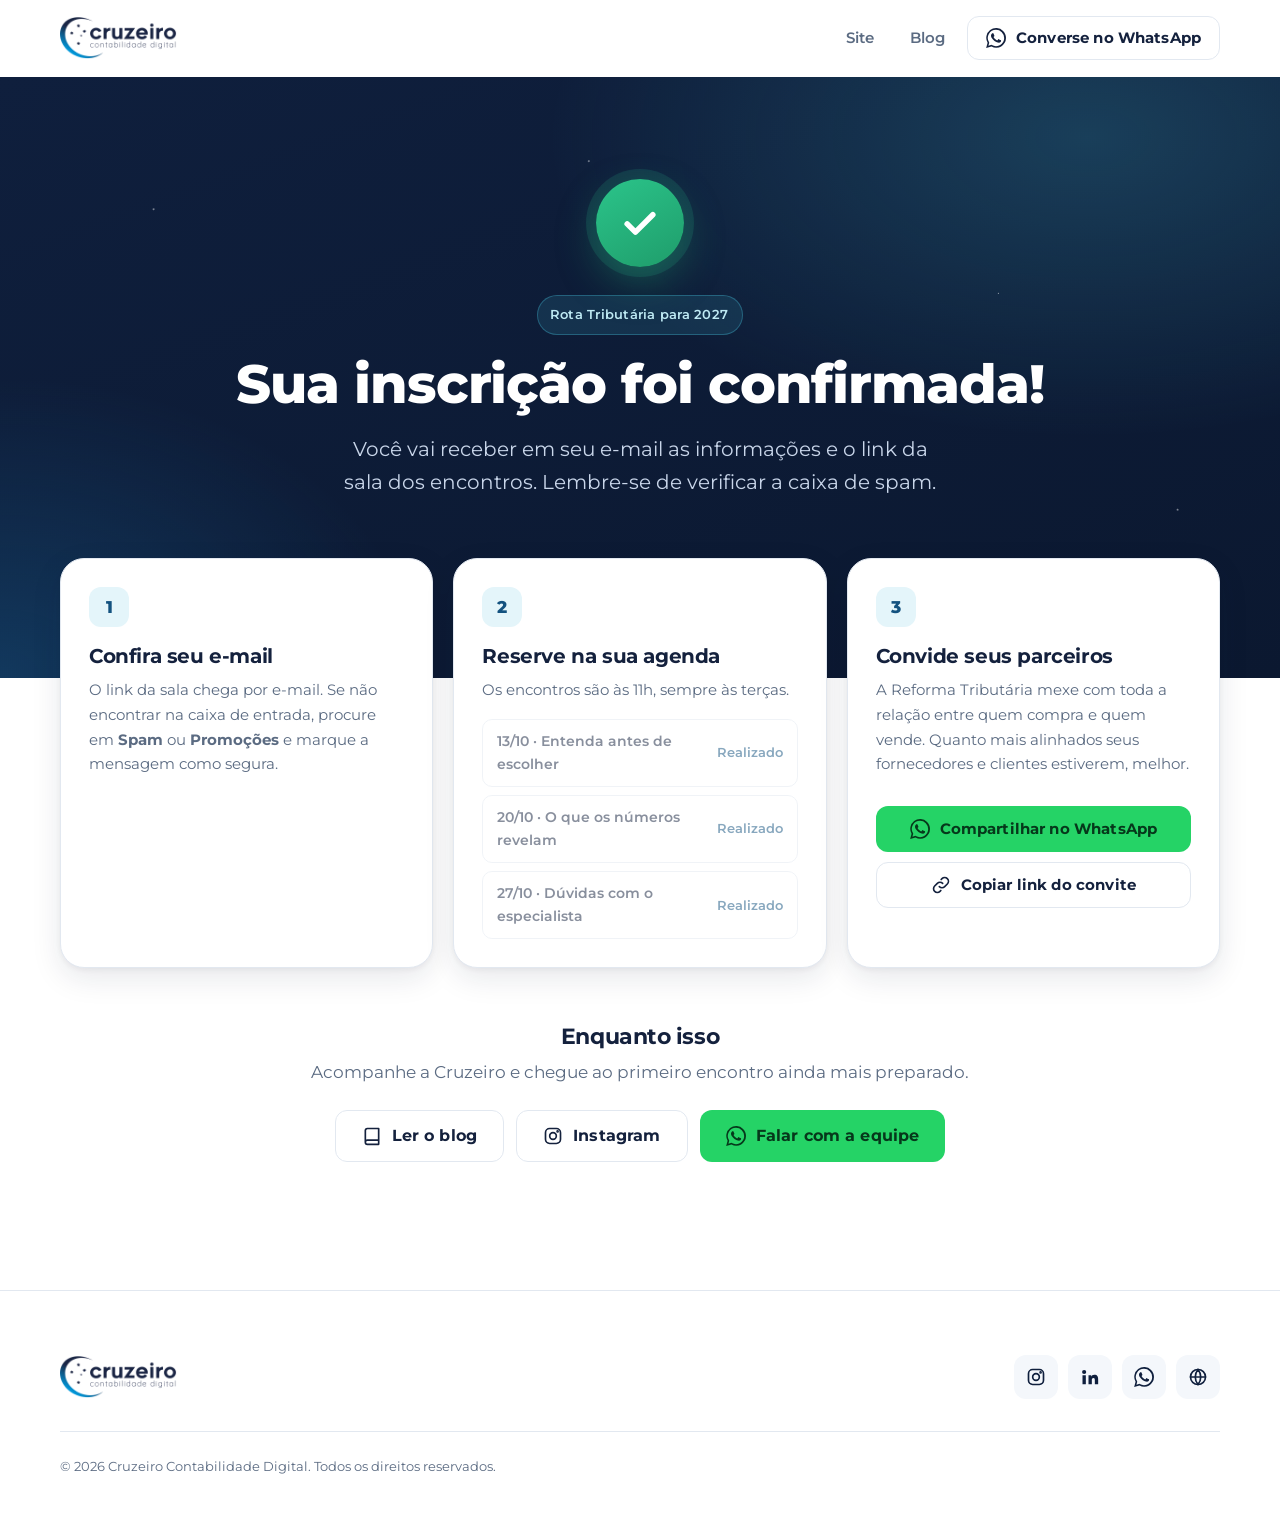
==== obrigado.html @ 9547fbb1 "Nova LP Rota Tributária e página de obrigado Co-Authored-By: Claude Opus 5.5 <noreply@anthropic.com>" ====
<!DOCTYPE html>
<html lang="pt-BR" class="no-js">
<head>
  <meta charset="UTF-8">
  <meta name="viewport" content="width=device-width, initial-scale=1">
  <title>Inscrição confirmada · Rota Tributária | Cruzeiro Contabilidade Digital</title>
  <meta name="robots" content="noindex, nofollow">
  <meta name="theme-color" content="#0f1f3d">

  <link rel="preconnect" href="https://fonts.googleapis.com">
  <link rel="preconnect" href="https://fonts.gstatic.com" crossorigin>
  <link href="https://fonts.googleapis.com/css2?family=Montserrat:wght@400;500;600;700;800&display=swap" rel="stylesheet">
  <link rel="stylesheet" href="assets/css/styles.css">

  <!-- Meta Pixel -->
  <script>
    !function(f,b,e,v,n,t,s){if(f.fbq)return;n=f.fbq=function(){n.callMethod?
    n.callMethod.apply(n,arguments):n.queue.push(arguments)};if(!f._fbq)f._fbq=n;
    n.push=n;n.loaded=!0;n.version="2.0";n.queue=[];t=b.createElement(e);t.async=!0;
    t.src=v;s=b.getElementsByTagName(e)[0];s.parentNode.insertBefore(t,s)}(window,
    document,"script","https://connect.facebook.net/en_US/fbevents.js");
    fbq("init", "1113165961095884");
    fbq("track", "PageView");
    // Sugestão: ativar o evento de conversão padrão (conferir antes se já existe
    // uma conversão personalizada baseada na URL desta página, para não contar em dobro).
    // fbq("track", "CompleteRegistration");
  </script>
  <noscript><img height="1" width="1" style="display:none" alt="" src="https://www.facebook.com/tr?id=1113165961095884&ev=PageView&noscript=1"></noscript>
</head>
<body>

  <svg width="0" height="0" style="position:absolute" aria-hidden="true">
    <symbol id="i-whats" viewBox="0 0 24 24" fill="currentColor"><path d="M17.5 14.4c-.3-.1-1.8-.9-2-1-.3-.1-.5-.1-.7.1-.2.3-.8 1-.9 1.2-.2.2-.3.2-.6.1-.3-.1-1.3-.5-2.4-1.5-.9-.8-1.5-1.8-1.7-2.1-.2-.3 0-.5.1-.6l.4-.5c.1-.2.2-.3.3-.5.1-.2 0-.4 0-.5l-.9-2.2c-.2-.6-.5-.5-.7-.5h-.6c-.2 0-.5.1-.8.4-.3.3-1 1-1 2.5s1.1 2.9 1.2 3.1c.1.2 2.1 3.2 5.1 4.5.7.3 1.3.5 1.7.6.7.2 1.4.2 1.9.1.6-.1 1.8-.7 2-1.4.2-.7.2-1.3.2-1.4-.1-.2-.3-.3-.6-.4zM12 21.8c-1.8 0-3.5-.5-5-1.4l-.4-.2-3.7 1 1-3.6-.2-.4A9.8 9.8 0 0 1 12 2.2a9.8 9.8 0 0 1 9.8 9.8c0 5.4-4.4 9.8-9.8 9.8zM20.5 3.5A11.8 11.8 0 0 0 1.9 17.7L.2 24l6.4-1.7A11.8 11.8 0 0 0 24 12c0-3.2-1.2-6.2-3.5-8.5z"/></symbol>
    <symbol id="i-link" viewBox="0 0 24 24" fill="none" stroke="currentColor" stroke-width="2" stroke-linecap="round" stroke-linejoin="round"><path d="M10 14a4.5 4.5 0 0 0 6.4 0l3.2-3.2a4.5 4.5 0 0 0-6.4-6.4l-1 1M14 10a4.5 4.5 0 0 0-6.4 0l-3.2 3.2a4.5 4.5 0 0 0 6.4 6.4l1-1"/></symbol>
    <symbol id="i-insta" viewBox="0 0 24 24" fill="none" stroke="currentColor" stroke-width="2" stroke-linecap="round" stroke-linejoin="round"><rect x="3" y="3" width="18" height="18" rx="5"/><circle cx="12" cy="12" r="4"/><circle cx="17.5" cy="6.5" r=".6" fill="currentColor"/></symbol>
    <symbol id="i-linkedin" viewBox="0 0 24 24" fill="currentColor"><path d="M4.98 3.5a2.5 2.5 0 1 1 0 5 2.5 2.5 0 0 1 0-5zM3 9.75h4v11H3v-11zm6.5 0h3.8v1.5h.1c.5-1 1.8-1.9 3.7-1.9 4 0 4.7 2.5 4.7 5.8v5.6h-4v-5c0-1.2 0-2.7-1.7-2.7s-1.9 1.3-1.9 2.6v5.1h-4v-11z"/></symbol>
    <symbol id="i-globe" viewBox="0 0 24 24" fill="none" stroke="currentColor" stroke-width="2" stroke-linecap="round" stroke-linejoin="round"><circle cx="12" cy="12" r="9"/><path d="M3 12h18M12 3a14 14 0 0 1 0 18M12 3a14 14 0 0 0 0 18"/></symbol>
    <symbol id="i-book" viewBox="0 0 24 24" fill="none" stroke="currentColor" stroke-width="2" stroke-linecap="round" stroke-linejoin="round"><path d="M4 19.5A2.5 2.5 0 0 1 6.5 17H20V3H6.5A2.5 2.5 0 0 0 4 5.5v14zM4 19.5A2.5 2.5 0 0 0 6.5 22H20v-5"/></symbol>
  </svg>

  <header class="site-header">
    <div class="container">
      <a class="logo" href="https://www.cruzeirocontabil.com.br/" aria-label="Cruzeiro Contabilidade Digital">
        <img src="assets/img/logo-cruzeiro.webp" alt="Cruzeiro Contabilidade Digital" width="500" height="188">
      </a>
      <nav class="nav" aria-label="Principal">
        <a href="https://www.cruzeirocontabil.com.br/" target="_blank" rel="noopener">Site</a>
        <a href="https://cruzeirocontabil.com.br/blog" target="_blank" rel="noopener">Blog</a>
        <a class="btn btn-ghost" href="https://wa.me/5551991170098" target="_blank" rel="noopener">
          <svg aria-hidden="true"><use href="#i-whats"/></svg>
          <span class="label-long">Converse no WhatsApp</span><span class="label-short">WhatsApp</span>
        </a>
      </nav>
    </div>
  </header>

  <main>
    <section class="hero thanks-hero">
      <div class="container">
        <div class="check-badge" aria-hidden="true">
          <svg viewBox="0 0 24 24" fill="none" stroke="currentColor" stroke-width="3" stroke-linecap="round" stroke-linejoin="round"><path d="M5 12.5l4.5 4.5L19 7.5"/></svg>
        </div>
        <span class="pill">Rota Tributária para 2027</span>
        <h1>Sua inscrição foi confirmada!</h1>
        <p class="lead">Você vai receber em seu e-mail as informações e o link da sala dos encontros. Lembre-se de verificar a caixa de spam.</p>
      </div>
    </section>

    <section class="thanks-body">
      <div class="container">
        <ol class="next-steps">
          <li>
            <span class="num">1</span>
            <h2>Confira seu e-mail</h2>
            <p>O link da sala chega por e-mail. Se não encontrar na caixa de entrada, procure em <strong>Spam</strong> ou <strong>Promoções</strong> e marque a mensagem como segura.</p>
          </li>
          <li>
            <span class="num">2</span>
            <h2>Reserve na sua agenda</h2>
            <p>Os encontros são às 11h, sempre às terças.</p>
            <ul class="cal-list">
              <li><a data-date="2026-10-13" target="_blank" rel="noopener" href="https://calendar.google.com/calendar/render?action=TEMPLATE&amp;text=Rota%20Tribut%C3%A1ria%20%C2%B7%20Encontro%201%3A%20Entenda%20antes%20de%20escolher&amp;dates=20261013T140000Z/20261013T150000Z&amp;details=Webinar%20online%20da%20Cruzeiro%20Contabilidade%20Digital.%20O%20link%20da%20sala%20chega%20por%20e-mail.">13/10 · Entenda antes de escolher <span>+ Agenda</span></a></li>
              <li><a data-date="2026-10-20" target="_blank" rel="noopener" href="https://calendar.google.com/calendar/render?action=TEMPLATE&amp;text=Rota%20Tribut%C3%A1ria%20%C2%B7%20Encontro%202%3A%20Veja%20o%20que%20os%20n%C3%BAmeros%20revelam&amp;dates=20261020T140000Z/20261020T150000Z&amp;details=Webinar%20online%20da%20Cruzeiro%20Contabilidade%20Digital.%20O%20link%20da%20sala%20chega%20por%20e-mail.">20/10 · O que os números revelam <span>+ Agenda</span></a></li>
              <li><a data-date="2026-10-27" target="_blank" rel="noopener" href="https://calendar.google.com/calendar/render?action=TEMPLATE&amp;text=Rota%20Tribut%C3%A1ria%20%C2%B7%20Encontro%203%3A%20Tire%20suas%20d%C3%BAvidas%20com%20o%20especialista&amp;dates=20261027T140000Z/20261027T150000Z&amp;details=Webinar%20online%20da%20Cruzeiro%20Contabilidade%20Digital.%20O%20link%20da%20sala%20chega%20por%20e-mail.">27/10 · Dúvidas com o especialista <span>+ Agenda</span></a></li>
            </ul>
          </li>
          <li>
            <span class="num">3</span>
            <h2>Convide seus parceiros</h2>
            <p>A Reforma Tributária mexe com toda a relação entre quem compra e quem vende. Quanto mais alinhados seus fornecedores e clientes estiverem, melhor.</p>
            <div class="actions">
              <a class="btn btn-whats" data-share="whatsapp" href="https://wa.me/" target="_blank" rel="noopener"><svg aria-hidden="true"><use href="#i-whats"/></svg>Compartilhar no WhatsApp</a>
              <button class="btn btn-ghost" type="button" data-share="copy"><svg aria-hidden="true"><use href="#i-link"/></svg>Copiar link do convite</button>
              <p class="copy-feedback" aria-live="polite"></p>
            </div>
          </li>
        </ol>

        <div class="meanwhile">
          <h2>Enquanto isso</h2>
          <p>Acompanhe a Cruzeiro e chegue ao primeiro encontro ainda mais preparado.</p>
          <div class="row">
            <a class="btn btn-ghost" href="https://cruzeirocontabil.com.br/blog" target="_blank" rel="noopener"><svg aria-hidden="true"><use href="#i-book"/></svg>Ler o blog</a>
            <a class="btn btn-ghost" href="https://www.instagram.com/cruzeiro.contabilidade.digital/" target="_blank" rel="noopener"><svg aria-hidden="true"><use href="#i-insta"/></svg>Instagram</a>
            <a class="btn btn-whats" href="https://wa.me/5551991170098" target="_blank" rel="noopener"><svg aria-hidden="true"><use href="#i-whats"/></svg>Falar com a equipe</a>
          </div>
        </div>
      </div>
    </section>
  </main>

  <footer class="site-footer" style="padding-bottom:40px">
    <div class="container">
      <div class="footer-top">
        <a class="logo" href="https://www.cruzeirocontabil.com.br/" aria-label="Cruzeiro Contabilidade Digital">
          <img src="assets/img/logo-cruzeiro.webp" alt="Cruzeiro Contabilidade Digital" width="500" height="188" loading="lazy">
        </a>
        <nav class="social" aria-label="Redes sociais">
          <a href="https://www.instagram.com/cruzeiro.contabilidade.digital/" target="_blank" rel="noopener" aria-label="Instagram"><svg><use href="#i-insta"/></svg></a>
          <a href="https://www.linkedin.com/company/cruzeiro-contabilidade-digital-caxias" target="_blank" rel="noopener" aria-label="LinkedIn"><svg><use href="#i-linkedin"/></svg></a>
          <a href="https://wa.me/5551991170098" target="_blank" rel="noopener" aria-label="WhatsApp"><svg><use href="#i-whats"/></svg></a>
          <a href="https://www.cruzeirocontabil.com.br/" target="_blank" rel="noopener" aria-label="Site"><svg><use href="#i-globe"/></svg></a>
        </nav>
      </div>
      <div class="legal">
        <p>© <span data-year>2026</span> Cruzeiro Contabilidade Digital. Todos os direitos reservados.</p>
      </div>
    </div>
  </footer>

  <script src="assets/js/main.js"></script>
</body>
</html>
---- assets/css/styles.css ----
/* Cruzeiro Contabilidade Digital — Rota Tributária */

:root {
  --navy-900: #0b1830;
  --navy-800: #0f1f3d;
  --navy-700: #16305a;
  --blue-600: #13527f;
  --blue-500: #1b6fa8;
  --sky-400: #44bad4;
  --sky-100: #e4f5fa;
  --ink: #14213d;
  --muted: #5b6b82;
  --line: #e2e8f0;
  --bg: #ffffff;
  --bg-soft: #f4f7fb;
  --success: #1f9d6b;

  --radius-sm: 10px;
  --radius: 16px;
  --radius-lg: 24px;
  --shadow-sm: 0 1px 2px rgba(15, 31, 61, .06), 0 2px 8px rgba(15, 31, 61, .05);
  --shadow: 0 10px 30px rgba(15, 31, 61, .10), 0 2px 6px rgba(15, 31, 61, .06);
  --shadow-lg: 0 30px 60px rgba(8, 20, 45, .28);

  --container: 1160px;
  --gutter: clamp(16px, 4vw, 32px);
  --section-y: clamp(72px, 10vw, 128px);

  --font: "Montserrat", system-ui, -apple-system, "Segoe UI", Roboto, sans-serif;
}

*, *::before, *::after { box-sizing: border-box; }

html { scroll-behavior: smooth; -webkit-text-size-adjust: 100%; }
@media (prefers-reduced-motion: reduce) {
  html { scroll-behavior: auto; }
  *, *::before, *::after { animation: none !important; transition: none !important; }
}

body {
  margin: 0;
  font-family: var(--font);
  font-size: 17px;
  line-height: 1.65;
  color: var(--ink);
  background: var(--bg);
  -webkit-font-smoothing: antialiased;
  text-rendering: optimizeLegibility;
}

img { max-width: 100%; height: auto; display: block; }
a { color: var(--blue-600); }
h1, h2, h3 { line-height: 1.15; letter-spacing: -0.02em; margin: 0; }
p { margin: 0; }

.container {
  width: 100%;
  max-width: calc(var(--container) + var(--gutter) * 2);
  margin: 0 auto;
  padding: 0 var(--gutter);
}

.sr-only {
  position: absolute; width: 1px; height: 1px; padding: 0; margin: -1px;
  overflow: hidden; clip: rect(0 0 0 0); white-space: nowrap; border: 0;
}

:focus-visible { outline: 3px solid var(--sky-400); outline-offset: 3px; border-radius: 6px; }

/* ---------- Eyebrow / labels ---------- */
.eyebrow {
  display: inline-flex; align-items: center; gap: 10px;
  font-size: 13px; font-weight: 700; letter-spacing: .12em; text-transform: uppercase;
  color: var(--blue-600);
}
.eyebrow::before {
  content: ""; width: 28px; height: 2px; border-radius: 2px; background: currentColor;
}

.pill {
  display: inline-flex; align-items: center; gap: 8px;
  padding: 8px 14px 8px 12px;
  border-radius: 999px;
  font-size: 13px; font-weight: 600; letter-spacing: .02em;
  background: rgba(68, 186, 212, .14);
  color: #bfeaf4;
  border: 1px solid rgba(68, 186, 212, .35);
}
.pill .dot {
  width: 8px; height: 8px; border-radius: 50%; background: #ff5a5f;
  box-shadow: 0 0 0 0 rgba(255, 90, 95, .6);
  animation: pulse 2s infinite;
}
@keyframes pulse {
  0% { box-shadow: 0 0 0 0 rgba(255, 90, 95, .55); }
  70% { box-shadow: 0 0 0 9px rgba(255, 90, 95, 0); }
  100% { box-shadow: 0 0 0 0 rgba(255, 90, 95, 0); }
}

/* ---------- Buttons ---------- */
.btn {
  display: inline-flex; align-items: center; justify-content: center; gap: 10px;
  min-height: 52px; padding: 14px 26px;
  border: 0; border-radius: 12px;
  font: 700 16px/1.2 var(--font); letter-spacing: .01em;
  text-decoration: none; cursor: pointer;
  transition: transform .15s ease, box-shadow .2s ease, background-color .2s ease, color .2s ease;
}
.btn:hover { transform: translateY(-1px); }
.btn:active { transform: translateY(0); }
.btn svg { width: 20px; height: 20px; flex: none; }

.btn-primary {
  background: linear-gradient(135deg, var(--blue-500), var(--blue-600));
  color: #fff;
  box-shadow: 0 8px 20px rgba(19, 82, 127, .32);
}
.btn-primary:hover { box-shadow: 0 12px 28px rgba(19, 82, 127, .42); }
.btn-primary:disabled { opacity: .7; cursor: progress; transform: none; }

.btn-light { background: #fff; color: var(--navy-800); box-shadow: var(--shadow-sm); }
.btn-ghost {
  background: transparent; color: var(--ink);
  border: 1.5px solid var(--line);
}
.btn-ghost:hover { border-color: var(--blue-600); color: var(--blue-600); }
.btn-whats { background: #25d366; color: #06381b; }
.btn-whats:hover { background: #1fc15b; }
.btn-block { width: 100%; }

/* ---------- Header ---------- */
.site-header {
  position: sticky; top: 0; z-index: 50;
  background: rgba(255, 255, 255, .92);
  backdrop-filter: saturate(1.4) blur(10px);
  -webkit-backdrop-filter: saturate(1.4) blur(10px);
  border-bottom: 1px solid transparent;
  transition: border-color .2s ease, box-shadow .2s ease;
}
.site-header.is-scrolled { border-bottom-color: var(--line); box-shadow: var(--shadow-sm); }
.site-header .container { display: flex; align-items: center; justify-content: space-between; height: 76px; gap: 16px; }
.site-header .logo img { height: 44px; width: auto; }

.nav { display: flex; align-items: center; gap: 8px; }
.nav a:not(.btn) {
  color: var(--muted); font-weight: 600; font-size: 15px; text-decoration: none;
  padding: 10px 14px; border-radius: 8px;
}
.nav a:not(.btn):hover { color: var(--ink); background: var(--bg-soft); }
.nav .btn { min-height: 44px; padding: 10px 18px; font-size: 15px; }
@media (max-width: 720px) {
  .nav a:not(.btn) { display: none; }
  .site-header .container { height: 64px; }
  .site-header .logo img { height: 36px; }
  .nav .btn { padding: 10px 14px; }
  .nav .btn .label-long { display: none; }
}
@media (min-width: 721px) { .nav .btn .label-short { display: none; } }

/* ---------- Hero ---------- */
.hero {
  position: relative; overflow: hidden;
  color: #fff;
  background:
    radial-gradient(900px 500px at 85% 10%, rgba(68, 186, 212, .22), transparent 60%),
    radial-gradient(700px 500px at 0% 100%, rgba(27, 111, 168, .35), transparent 60%),
    linear-gradient(160deg, var(--navy-800) 0%, var(--navy-900) 100%);
  padding: clamp(48px, 7vw, 96px) 0 clamp(64px, 8vw, 112px);
}
.hero::before { /* subtle star field, echoing the Cruzeiro do Sul in the logo */
  content: ""; position: absolute; inset: 0; pointer-events: none; opacity: .55;
  background-image:
    radial-gradient(1.5px 1.5px at 12% 22%, #fff, transparent),
    radial-gradient(1px 1px at 28% 68%, #fff, transparent),
    radial-gradient(1.5px 1.5px at 46% 14%, #fff, transparent),
    radial-gradient(1px 1px at 62% 82%, #fff, transparent),
    radial-gradient(1px 1px at 78% 36%, #fff, transparent),
    radial-gradient(1.5px 1.5px at 92% 72%, #fff, transparent),
    radial-gradient(1px 1px at 6% 88%, #fff, transparent),
    radial-gradient(1px 1px at 54% 48%, #fff, transparent);
}
.hero .container {
  position: relative;
  display: grid; grid-template-columns: 1.1fr .9fr; gap: clamp(32px, 6vw, 80px); align-items: center;
}
.hero h1 {
  font-size: clamp(36px, 5.4vw, 60px);
  font-weight: 800;
  margin: 22px 0 22px;
}
.hero h1 .accent {
  background: linear-gradient(90deg, #7fd6ea, var(--sky-400));
  -webkit-background-clip: text; background-clip: text; color: transparent;
}
.hero .lead { font-size: clamp(17px, 1.6vw, 20px); color: #c9d6ea; max-width: 34ch; }

.facts {
  list-style: none; padding: 0; margin: 32px 0 0;
  display: flex; flex-wrap: wrap; gap: 10px;
}
.facts li {
  display: inline-flex; align-items: center; gap: 10px;
  padding: 10px 16px; border-radius: 12px;
  background: rgba(255, 255, 255, .06);
  border: 1px solid rgba(255, 255, 255, .12);
  font-weight: 600; font-size: 15px; color: #fff;
}
.facts svg { width: 18px; height: 18px; color: var(--sky-400); flex: none; }

.host {
  display: flex; align-items: center; gap: 14px;
  margin-top: 36px; padding-top: 28px;
  border-top: 1px solid rgba(255, 255, 255, .12);
}
.host img {
  width: 56px; height: 56px; border-radius: 50%;
  border: 2px solid var(--sky-400);
}
.host strong { display: block; font-size: 16px; }
.host span { font-size: 14px; color: #9fb2cf; }

/* ---------- Form card ---------- */
.form-card {
  position: relative;
  background: #fff; color: var(--ink);
  border-radius: var(--radius-lg);
  padding: clamp(24px, 3.4vw, 40px);
  box-shadow: var(--shadow-lg);
  scroll-margin-top: 96px;
}
.form-card::before { /* brand accent bar */
  content: ""; position: absolute; left: 32px; right: 32px; top: -1px; height: 4px;
  border-radius: 0 0 4px 4px;
  background: linear-gradient(90deg, var(--blue-600), var(--sky-400));
}
.form-card h2 { font-size: 24px; font-weight: 800; }
.form-card .sub { color: var(--muted); font-size: 15px; margin: 8px 0 24px; }

.field { margin-bottom: 16px; }
.field label { display: block; font-size: 14px; font-weight: 600; margin-bottom: 6px; }
.field input[type="text"],
.field input[type="email"],
.field input[type="tel"] {
  width: 100%; height: 52px; padding: 0 16px;
  font: 500 16px var(--font); color: var(--ink);
  background: var(--bg-soft);
  border: 1.5px solid var(--line); border-radius: 12px;
  transition: border-color .15s ease, background-color .15s ease, box-shadow .15s ease;
}
.field input::placeholder { color: #9aa7b8; }
.field input:hover { border-color: #c9d3e0; }
.field input:focus {
  outline: none; background: #fff; border-color: var(--blue-500);
  box-shadow: 0 0 0 4px rgba(27, 111, 168, .14);
}
/* intl-tel-input (injected by Pipe.run) */
.field .iti { width: 100%; display: block; }

.check {
  display: flex; gap: 10px; align-items: flex-start;
  font-size: 14px; color: var(--muted); line-height: 1.5;
  margin: 6px 0 22px; cursor: pointer;
}
.check input {
  width: 20px; height: 20px; margin: 1px 0 0; flex: none;
  accent-color: var(--blue-600); cursor: pointer;
}
.form-note {
  display: flex; align-items: center; justify-content: center; gap: 8px;
  margin-top: 14px; font-size: 13px; color: var(--muted);
}
.form-note svg { width: 16px; height: 16px; color: var(--success); }

/* ---------- Sections ---------- */
.section { padding: var(--section-y) 0; }
.section-soft { background: var(--bg-soft); }
.section-head { max-width: 720px; margin-bottom: clamp(40px, 5vw, 64px); }
.section-head.center { margin-left: auto; margin-right: auto; text-align: center; }
.section-head.center .eyebrow::after {
  content: ""; width: 28px; height: 2px; border-radius: 2px; background: currentColor;
}
.section-head h2 { font-size: clamp(30px, 4vw, 44px); font-weight: 800; margin: 16px 0 18px; }
.section-head p { color: var(--muted); font-size: clamp(17px, 1.5vw, 19px); }

/* ---------- Timeline ---------- */
.timeline {
  list-style: none; margin: 0; padding: 0;
  display: grid; grid-template-columns: repeat(3, 1fr); gap: 24px;
  counter-reset: step;
}
.step {
  position: relative;
  display: flex; flex-direction: column;
  background: #fff;
  border: 1px solid var(--line);
  border-radius: var(--radius-lg);
  padding: 32px 28px;
  box-shadow: var(--shadow-sm);
  transition: transform .2s ease, box-shadow .2s ease, border-color .2s ease;
}
.step:hover { transform: translateY(-4px); box-shadow: var(--shadow); border-color: #d3dde9; }
.step-top { display: flex; align-items: center; gap: 16px; margin-bottom: 24px; padding-right: 120px; }
.step-top .badge { position: absolute; top: 20px; right: 20px; }
.step-date {
  display: flex; flex-direction: column; align-items: center; justify-content: center;
  width: 76px; height: 76px; border-radius: 18px;
  background: linear-gradient(150deg, var(--navy-700), var(--navy-800));
  color: #fff; line-height: 1;
}
.step-date b { font-size: 28px; font-weight: 800; }
.step-date small { font-size: 12px; font-weight: 700; letter-spacing: .12em; text-transform: uppercase; color: var(--sky-400); margin-top: 6px; }
.step-num { white-space: nowrap; font-size: 13px; font-weight: 700; color: var(--muted); letter-spacing: .08em; text-transform: uppercase; }
.step h3 { font-size: 21px; font-weight: 700; margin-bottom: 12px; }
.step p { color: var(--muted); font-size: 16px; }
.step-time {
  margin-top: auto; padding-top: 22px;
  display: flex; align-items: center; gap: 8px;
  font-size: 14px; font-weight: 600; color: var(--blue-600);
}
.step-time svg { width: 16px; height: 16px; }

.badge {
  display: inline-flex; align-items: center; gap: 6px;
  padding: 5px 10px; border-radius: 999px;
  font-size: 12px; font-weight: 700; letter-spacing: .02em;
}
.badge-next { background: var(--sky-100); color: var(--blue-600); }
.badge-done { background: #eef1f5; color: var(--muted); }
.step.is-next { border-color: var(--sky-400); box-shadow: 0 0 0 4px rgba(68, 186, 212, .14), var(--shadow); }
.step.is-done { opacity: .72; }
.step.is-done .step-date { background: #8796ac; }

.timeline-cta { display: flex; justify-content: center; margin-top: 48px; }

/* ---------- Speaker ---------- */
.speaker {
  position: relative; overflow: hidden;
  background: linear-gradient(160deg, var(--navy-800), var(--navy-900));
  color: #fff;
}
.speaker .container {
  display: grid; grid-template-columns: 1.1fr .9fr; gap: clamp(32px, 6vw, 80px); align-items: center;
}
.speaker-art { margin: 0 0 calc(var(--section-y) * -1); align-self: end; }
.speaker .eyebrow { color: var(--sky-400); }
.speaker h2 { font-size: clamp(30px, 4vw, 44px); font-weight: 800; margin: 16px 0 20px; }
.speaker p { color: #c9d6ea; font-size: 18px; }
.speaker p + p { margin-top: 16px; }
.topics { list-style: none; padding: 0; margin: 28px 0 0; display: flex; flex-wrap: wrap; gap: 10px; }
.topics li {
  padding: 8px 16px; border-radius: 999px;
  border: 1px solid rgba(68, 186, 212, .4); color: #dff4f9;
  font-size: 14px; font-weight: 600;
}

/* ---------- Invite ---------- */
.invite {
  display: grid; grid-template-columns: 1.15fr .85fr; gap: clamp(32px, 6vw, 72px); align-items: center;
}
.invite h2 { font-size: clamp(28px, 3.6vw, 40px); font-weight: 800; margin: 16px 0 20px; }
.invite p { color: var(--muted); font-size: 18px; }
.invite-card {
  background: #fff; border: 1px solid var(--line); border-radius: var(--radius-lg);
  padding: clamp(24px, 3vw, 36px); box-shadow: var(--shadow);
}
.invite-card .icon {
  width: 56px; height: 56px; border-radius: 16px; display: grid; place-items: center;
  background: var(--sky-100); color: var(--blue-600); margin-bottom: 20px;
}
.invite-card .icon svg { width: 28px; height: 28px; }
.invite-card h3 { font-size: 21px; font-weight: 700; margin-bottom: 10px; }
.invite-card p { font-size: 16px; margin-bottom: 24px; }
.invite-actions { display: grid; gap: 12px; }
.copy-feedback { font-size: 14px; color: var(--success); font-weight: 600; min-height: 1.4em; text-align: center; }

/* ---------- Final CTA ---------- */
.final-cta {
  position: relative; overflow: hidden;
  border-radius: var(--radius-lg);
  padding: clamp(40px, 6vw, 72px) clamp(24px, 5vw, 64px);
  background:
    radial-gradient(600px 300px at 100% 0%, rgba(68, 186, 212, .35), transparent 60%),
    linear-gradient(135deg, var(--blue-600), var(--navy-800));
  color: #fff;
  display: flex; align-items: center; justify-content: space-between; gap: 32px; flex-wrap: wrap;
}
.final-cta h2 { font-size: clamp(28px, 3.6vw, 40px); font-weight: 800; }
.final-cta p { color: #c9d6ea; margin-top: 10px; font-size: 18px; }

/* ---------- Footer ---------- */
.site-footer { padding: 64px 0 40px; border-top: 1px solid var(--line); }
.footer-top { display: flex; align-items: center; justify-content: space-between; gap: 24px; flex-wrap: wrap; }
.footer-top .logo img { height: 44px; width: auto; }
.social { display: flex; gap: 10px; }
.social a {
  width: 44px; height: 44px; border-radius: 12px; display: grid; place-items: center;
  background: var(--bg-soft); color: var(--navy-800);
  transition: background-color .15s ease, color .15s ease;
}
.social a:hover { background: var(--navy-800); color: #fff; }
.social svg { width: 20px; height: 20px; }
.legal { margin-top: 32px; padding-top: 24px; border-top: 1px solid var(--line); font-size: 13px; color: var(--muted); line-height: 1.6; }
.legal p + p { margin-top: 12px; }

/* ---------- Mobile sticky CTA ---------- */
.mobile-cta {
  position: fixed; left: 0; right: 0; bottom: 0; z-index: 60;
  padding: 12px 16px calc(12px + env(safe-area-inset-bottom));
  background: rgba(255, 255, 255, .96);
  border-top: 1px solid var(--line);
  box-shadow: 0 -8px 24px rgba(15, 31, 61, .08);
  transform: translateY(110%); transition: transform .25s ease;
  display: none;
}
.mobile-cta.is-visible { transform: translateY(0); }

/* ---------- Reveal on scroll ---------- */
.reveal { opacity: 0; transform: translateY(16px); transition: opacity .6s ease, transform .6s ease; }
.reveal.is-in { opacity: 1; transform: none; }
.no-js .reveal { opacity: 1; transform: none; }

/* ---------- Responsive ---------- */
@media (max-width: 960px) {
  .hero .container, .speaker .container, .invite { grid-template-columns: 1fr; }
  .hero .lead { max-width: none; }
  .timeline { grid-template-columns: 1fr; max-width: 560px; margin: 0 auto; }
  .speaker-art { order: 2; max-width: 560px; margin-left: auto; margin-right: auto; }
  .final-cta { flex-direction: column; align-items: flex-start; }
}
@media (max-width: 720px) {
  body { font-size: 16px; }
  .mobile-cta { display: block; }
  .site-footer { padding-bottom: 110px; }
  .facts li { font-size: 14px; padding: 9px 13px; }
}

/* ---------- Thank-you page ---------- */
.thanks-hero { padding: clamp(56px, 8vw, 104px) 0 clamp(120px, 14vw, 180px); text-align: center; }
.thanks-hero .container { display: block; }
.check-badge {
  width: 88px; height: 88px; margin: 0 auto 28px; border-radius: 50%;
  display: grid; place-items: center;
  background: linear-gradient(150deg, #2bc48a, var(--success));
  box-shadow: 0 0 0 10px rgba(43, 196, 138, .15), 0 16px 40px rgba(31, 157, 107, .4);
  animation: pop .5s cubic-bezier(.2, 1.4, .4, 1) both;
}
.check-badge svg { width: 44px; height: 44px; color: #fff; }
.check-badge path { stroke-dasharray: 30; stroke-dashoffset: 30; animation: draw .45s .35s ease forwards; }
@keyframes pop { from { transform: scale(.4); opacity: 0; } to { transform: scale(1); opacity: 1; } }
@keyframes draw { to { stroke-dashoffset: 0; } }
.thanks-hero h1 { font-size: clamp(34px, 5vw, 54px); font-weight: 800; margin: 18px 0 18px; }
.thanks-hero .lead { margin: 0 auto; max-width: 46ch; }

.thanks-body { margin-top: clamp(-120px, -10vw, -80px); position: relative; padding-bottom: var(--section-y); }
.next-steps {
  list-style: none; margin: 0; padding: 0;
  display: grid; grid-template-columns: repeat(3, 1fr); gap: 20px;
}
.next-steps > li {
  background: #fff; border: 1px solid var(--line); border-radius: var(--radius-lg);
  padding: 28px; box-shadow: var(--shadow);
  display: flex; flex-direction: column;
}
.next-steps .num {
  width: 40px; height: 40px; border-radius: 12px; display: grid; place-items: center;
  background: var(--sky-100); color: var(--blue-600); font-weight: 800; margin-bottom: 18px;
}
.next-steps h2 { font-size: 20px; font-weight: 700; margin-bottom: 10px; }
.next-steps p { color: var(--muted); font-size: 15px; }
.next-steps .actions { margin-top: auto; padding-top: 20px; display: grid; gap: 10px; }
.next-steps .btn { min-height: 46px; font-size: 15px; padding: 10px 16px; }

.cal-list { list-style: none; padding: 0; margin: 16px 0 0; display: grid; gap: 8px; }
.cal-list a {
  display: flex; align-items: center; justify-content: space-between; gap: 12px;
  padding: 10px 14px; border-radius: 10px;
  border: 1px solid var(--line); text-decoration: none; color: var(--ink);
  font-size: 14px; font-weight: 600;
  transition: border-color .15s ease, background-color .15s ease;
}
.cal-list a:hover { border-color: var(--blue-600); background: var(--sky-100); }
.cal-list a span { color: var(--blue-600); font-size: 13px; white-space: nowrap; }
.cal-list a.is-done { pointer-events: none; opacity: .5; }

.meanwhile {
  margin-top: 56px; text-align: center;
}
.meanwhile h2 { font-size: 22px; font-weight: 700; margin-bottom: 8px; }
.meanwhile p { color: var(--muted); margin-bottom: 24px; }
.meanwhile .row { display: flex; flex-wrap: wrap; justify-content: center; gap: 12px; }

@media (max-width: 960px) {
  .next-steps { grid-template-columns: 1fr; max-width: 560px; margin: 0 auto; }
}
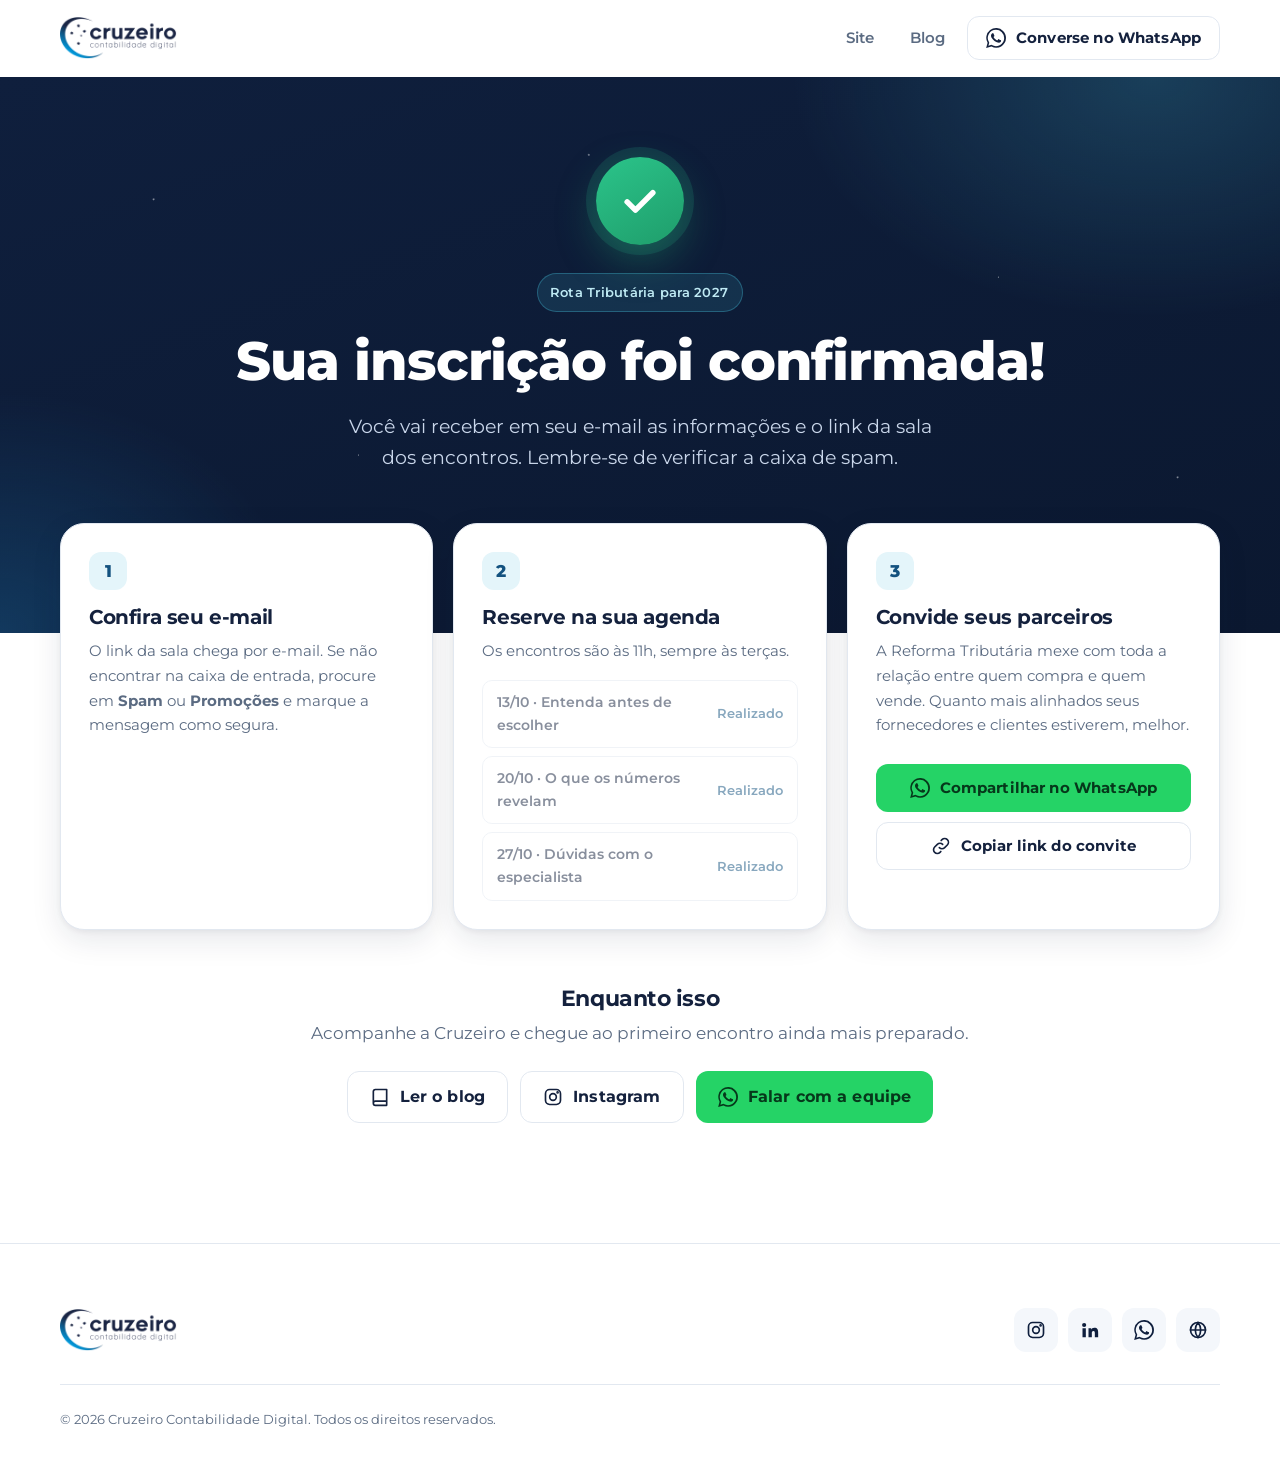
==== commit e1081f20: "Preparar GTM e eventos de WhatsApp e lead no dataLayer Co-Authored-By: Claude Opus 5.5 <noreply@anth" ====
--- a/obrigado.html
+++ b/obrigado.html
@@ -1,5 +1,5 @@
 <!DOCTYPE html>
-<html lang="pt-BR" class="no-js">
+<html lang="pt-BR" class="no-js" data-thank-you>
 <head>
   <meta charset="UTF-8">
   <meta name="viewport" content="width=device-width, initial-scale=1">
@@ -11,6 +11,9 @@
   <link rel="preconnect" href="https://fonts.gstatic.com" crossorigin>
   <link href="https://fonts.googleapis.com/css2?family=Montserrat:wght@400;500;600;700;800&display=swap" rel="stylesheet">
   <link rel="stylesheet" href="assets/css/styles.css">
+
+  <!-- Google Tag Manager + eventos (ID do contêiner em assets/js/tracking.js) -->
+  <script src="assets/js/tracking.js"></script>
 
   <!-- Meta Pixel -->
   <script>
@@ -28,6 +31,9 @@
   <noscript><img height="1" width="1" style="display:none" alt="" src="https://www.facebook.com/tr?id=1113165961095884&ev=PageView&noscript=1"></noscript>
 </head>
 <body>
+  <!-- Google Tag Manager (noscript) — descomente e troque GTM-XXXXXXX pelo ID do contêiner
+  <noscript><iframe src="https://www.googletagmanager.com/ns.html?id=GTM-XXXXXXX" height="0" width="0" style="display:none;visibility:hidden"></iframe></noscript>
+  -->
 
   <svg width="0" height="0" style="position:absolute" aria-hidden="true">
     <symbol id="i-whats" viewBox="0 0 24 24" fill="currentColor"><path d="M17.5 14.4c-.3-.1-1.8-.9-2-1-.3-.1-.5-.1-.7.1-.2.3-.8 1-.9 1.2-.2.2-.3.2-.6.1-.3-.1-1.3-.5-2.4-1.5-.9-.8-1.5-1.8-1.7-2.1-.2-.3 0-.5.1-.6l.4-.5c.1-.2.2-.3.3-.5.1-.2 0-.4 0-.5l-.9-2.2c-.2-.6-.5-.5-.7-.5h-.6c-.2 0-.5.1-.8.4-.3.3-1 1-1 2.5s1.1 2.9 1.2 3.1c.1.2 2.1 3.2 5.1 4.5.7.3 1.3.5 1.7.6.7.2 1.4.2 1.9.1.6-.1 1.8-.7 2-1.4.2-.7.2-1.3.2-1.4-.1-.2-.3-.3-.6-.4zM12 21.8c-1.8 0-3.5-.5-5-1.4l-.4-.2-3.7 1 1-3.6-.2-.4A9.8 9.8 0 0 1 12 2.2a9.8 9.8 0 0 1 9.8 9.8c0 5.4-4.4 9.8-9.8 9.8zM20.5 3.5A11.8 11.8 0 0 0 1.9 17.7L.2 24l6.4-1.7A11.8 11.8 0 0 0 24 12c0-3.2-1.2-6.2-3.5-8.5z"/></symbol>
@@ -46,7 +52,7 @@
       <nav class="nav" aria-label="Principal">
         <a href="https://www.cruzeirocontabil.com.br/" target="_blank" rel="noopener">Site</a>
         <a href="https://cruzeirocontabil.com.br/blog" target="_blank" rel="noopener">Blog</a>
-        <a class="btn btn-ghost" href="https://wa.me/5551991170098" target="_blank" rel="noopener">
+        <a class="btn btn-ghost" data-track-local="header" href="https://wa.me/5551991170098" target="_blank" rel="noopener">
           <svg aria-hidden="true"><use href="#i-whats"/></svg>
           <span class="label-long">Converse no WhatsApp</span><span class="label-short">WhatsApp</span>
         </a>
@@ -89,7 +95,7 @@
             <h2>Convide seus parceiros</h2>
             <p>A Reforma Tributária mexe com toda a relação entre quem compra e quem vende. Quanto mais alinhados seus fornecedores e clientes estiverem, melhor.</p>
             <div class="actions">
-              <a class="btn btn-whats" data-share="whatsapp" href="https://wa.me/" target="_blank" rel="noopener"><svg aria-hidden="true"><use href="#i-whats"/></svg>Compartilhar no WhatsApp</a>
+              <a class="btn btn-whats" data-share="whatsapp" data-track-local="obrigado_convite" href="https://wa.me/" target="_blank" rel="noopener"><svg aria-hidden="true"><use href="#i-whats"/></svg>Compartilhar no WhatsApp</a>
               <button class="btn btn-ghost" type="button" data-share="copy"><svg aria-hidden="true"><use href="#i-link"/></svg>Copiar link do convite</button>
               <p class="copy-feedback" aria-live="polite"></p>
             </div>
@@ -102,7 +108,7 @@
           <div class="row">
             <a class="btn btn-ghost" href="https://cruzeirocontabil.com.br/blog" target="_blank" rel="noopener"><svg aria-hidden="true"><use href="#i-book"/></svg>Ler o blog</a>
             <a class="btn btn-ghost" href="https://www.instagram.com/cruzeiro.contabilidade.digital/" target="_blank" rel="noopener"><svg aria-hidden="true"><use href="#i-insta"/></svg>Instagram</a>
-            <a class="btn btn-whats" href="https://wa.me/5551991170098" target="_blank" rel="noopener"><svg aria-hidden="true"><use href="#i-whats"/></svg>Falar com a equipe</a>
+            <a class="btn btn-whats" data-track-local="obrigado_falar_equipe" href="https://wa.me/5551991170098" target="_blank" rel="noopener"><svg aria-hidden="true"><use href="#i-whats"/></svg>Falar com a equipe</a>
           </div>
         </div>
       </div>
@@ -118,7 +124,7 @@
         <nav class="social" aria-label="Redes sociais">
           <a href="https://www.instagram.com/cruzeiro.contabilidade.digital/" target="_blank" rel="noopener" aria-label="Instagram"><svg><use href="#i-insta"/></svg></a>
           <a href="https://www.linkedin.com/company/cruzeiro-contabilidade-digital-caxias" target="_blank" rel="noopener" aria-label="LinkedIn"><svg><use href="#i-linkedin"/></svg></a>
-          <a href="https://wa.me/5551991170098" target="_blank" rel="noopener" aria-label="WhatsApp"><svg><use href="#i-whats"/></svg></a>
+          <a data-track-local="rodape" href="https://wa.me/5551991170098" target="_blank" rel="noopener" aria-label="WhatsApp"><svg><use href="#i-whats"/></svg></a>
           <a href="https://www.cruzeirocontabil.com.br/" target="_blank" rel="noopener" aria-label="Site"><svg><use href="#i-globe"/></svg></a>
         </nav>
       </div>
--- a/assets/css/styles.css
+++ b/assets/css/styles.css
@@ -1,4 +1,5 @@
-/* Cruzeiro Contabilidade Digital — Rota Tributária */
+/* Cruzeiro Contabilidade Digital — Rota Tributária
+   Mobile-first: os estilos base são para celular; tablet/desktop entram via min-width. */
 
 :root {
   --navy-900: #0b1830;
@@ -14,19 +15,29 @@
   --bg: #ffffff;
   --bg-soft: #f4f7fb;
   --success: #1f9d6b;
+  --danger: #d64550;
+  --danger-100: #fdecee;
 
   --radius-sm: 10px;
   --radius: 16px;
-  --radius-lg: 24px;
+  --radius-lg: 20px;
   --shadow-sm: 0 1px 2px rgba(15, 31, 61, .06), 0 2px 8px rgba(15, 31, 61, .05);
   --shadow: 0 10px 30px rgba(15, 31, 61, .10), 0 2px 6px rgba(15, 31, 61, .06);
-  --shadow-lg: 0 30px 60px rgba(8, 20, 45, .28);
+  --shadow-lg: 0 24px 48px rgba(8, 20, 45, .28);
 
   --container: 1160px;
-  --gutter: clamp(16px, 4vw, 32px);
-  --section-y: clamp(72px, 10vw, 128px);
+  --gutter: 20px;
+  --section-y: 64px;
+  --header-h: 64px;
 
   --font: "Montserrat", system-ui, -apple-system, "Segoe UI", Roboto, sans-serif;
+}
+
+@media (min-width: 768px) {
+  :root { --gutter: 32px; --section-y: 96px; --header-h: 76px; --radius-lg: 24px; }
+}
+@media (min-width: 1100px) {
+  :root { --section-y: 120px; }
 }
 
 *, *::before, *::after { box-sizing: border-box; }
@@ -40,13 +51,15 @@
 body {
   margin: 0;
   font-family: var(--font);
-  font-size: 17px;
+  font-size: 16px;
   line-height: 1.65;
   color: var(--ink);
   background: var(--bg);
   -webkit-font-smoothing: antialiased;
   text-rendering: optimizeLegibility;
-}
+  -webkit-tap-highlight-color: transparent;
+}
+@media (min-width: 768px) { body { font-size: 17px; } }
 
 img { max-width: 100%; height: auto; display: block; }
 a { color: var(--blue-600); }
@@ -70,25 +83,26 @@
 /* ---------- Eyebrow / labels ---------- */
 .eyebrow {
   display: inline-flex; align-items: center; gap: 10px;
-  font-size: 13px; font-weight: 700; letter-spacing: .12em; text-transform: uppercase;
+  font-size: 12px; font-weight: 700; letter-spacing: .12em; text-transform: uppercase;
   color: var(--blue-600);
 }
 .eyebrow::before {
-  content: ""; width: 28px; height: 2px; border-radius: 2px; background: currentColor;
-}
+  content: ""; width: 24px; height: 2px; border-radius: 2px; background: currentColor;
+}
+@media (min-width: 768px) { .eyebrow { font-size: 13px; } }
 
 .pill {
   display: inline-flex; align-items: center; gap: 8px;
-  padding: 8px 14px 8px 12px;
+  padding: 7px 12px 7px 10px;
   border-radius: 999px;
-  font-size: 13px; font-weight: 600; letter-spacing: .02em;
+  font-size: 12px; font-weight: 600; letter-spacing: .02em;
   background: rgba(68, 186, 212, .14);
   color: #bfeaf4;
   border: 1px solid rgba(68, 186, 212, .35);
 }
+@media (min-width: 768px) { .pill { font-size: 13px; padding: 8px 14px 8px 12px; } }
 .pill .dot {
   width: 8px; height: 8px; border-radius: 50%; background: #ff5a5f;
-  box-shadow: 0 0 0 0 rgba(255, 90, 95, .6);
   animation: pulse 2s infinite;
 }
 @keyframes pulse {
@@ -100,14 +114,15 @@
 /* ---------- Buttons ---------- */
 .btn {
   display: inline-flex; align-items: center; justify-content: center; gap: 10px;
-  min-height: 52px; padding: 14px 26px;
+  min-height: 52px; padding: 14px 22px;
   border: 0; border-radius: 12px;
   font: 700 16px/1.2 var(--font); letter-spacing: .01em;
-  text-decoration: none; cursor: pointer;
+  text-align: center; text-decoration: none; cursor: pointer;
+  touch-action: manipulation;
   transition: transform .15s ease, box-shadow .2s ease, background-color .2s ease, color .2s ease;
 }
-.btn:hover { transform: translateY(-1px); }
-.btn:active { transform: translateY(0); }
+.btn:active { transform: scale(.98); }
+@media (hover: hover) { .btn:hover { transform: translateY(-1px); } }
 .btn svg { width: 20px; height: 20px; flex: none; }
 
 .btn-primary {
@@ -119,10 +134,7 @@
 .btn-primary:disabled { opacity: .7; cursor: progress; transform: none; }
 
 .btn-light { background: #fff; color: var(--navy-800); box-shadow: var(--shadow-sm); }
-.btn-ghost {
-  background: transparent; color: var(--ink);
-  border: 1.5px solid var(--line);
-}
+.btn-ghost { background: transparent; color: var(--ink); border: 1.5px solid var(--line); }
 .btn-ghost:hover { border-color: var(--blue-600); color: var(--blue-600); }
 .btn-whats { background: #25d366; color: #06381b; }
 .btn-whats:hover { background: #1fc15b; }
@@ -131,43 +143,45 @@
 /* ---------- Header ---------- */
 .site-header {
   position: sticky; top: 0; z-index: 50;
-  background: rgba(255, 255, 255, .92);
+  background: rgba(255, 255, 255, .94);
   backdrop-filter: saturate(1.4) blur(10px);
   -webkit-backdrop-filter: saturate(1.4) blur(10px);
   border-bottom: 1px solid transparent;
   transition: border-color .2s ease, box-shadow .2s ease;
 }
 .site-header.is-scrolled { border-bottom-color: var(--line); box-shadow: var(--shadow-sm); }
-.site-header .container { display: flex; align-items: center; justify-content: space-between; height: 76px; gap: 16px; }
-.site-header .logo img { height: 44px; width: auto; }
+.site-header .container { display: flex; align-items: center; justify-content: space-between; height: var(--header-h); gap: 16px; }
+.site-header .logo img { height: 36px; width: auto; }
 
 .nav { display: flex; align-items: center; gap: 8px; }
-.nav a:not(.btn) {
-  color: var(--muted); font-weight: 600; font-size: 15px; text-decoration: none;
-  padding: 10px 14px; border-radius: 8px;
-}
-.nav a:not(.btn):hover { color: var(--ink); background: var(--bg-soft); }
-.nav .btn { min-height: 44px; padding: 10px 18px; font-size: 15px; }
-@media (max-width: 720px) {
-  .nav a:not(.btn) { display: none; }
-  .site-header .container { height: 64px; }
-  .site-header .logo img { height: 36px; }
-  .nav .btn { padding: 10px 14px; }
-  .nav .btn .label-long { display: none; }
-}
-@media (min-width: 721px) { .nav .btn .label-short { display: none; } }
+.nav a:not(.btn) { display: none; }
+.nav .btn { min-height: 44px; padding: 10px 14px; font-size: 15px; }
+.nav .btn .label-long { display: none; }
+
+@media (min-width: 768px) {
+  .site-header .logo img { height: 44px; }
+  .nav a:not(.btn) {
+    display: inline-block;
+    color: var(--muted); font-weight: 600; font-size: 15px; text-decoration: none;
+    padding: 10px 14px; border-radius: 8px;
+  }
+  .nav a:not(.btn):hover { color: var(--ink); background: var(--bg-soft); }
+  .nav .btn { padding: 10px 18px; }
+  .nav .btn .label-long { display: inline; }
+  .nav .btn .label-short { display: none; }
+}
 
 /* ---------- Hero ---------- */
 .hero {
   position: relative; overflow: hidden;
   color: #fff;
   background:
-    radial-gradient(900px 500px at 85% 10%, rgba(68, 186, 212, .22), transparent 60%),
-    radial-gradient(700px 500px at 0% 100%, rgba(27, 111, 168, .35), transparent 60%),
+    radial-gradient(600px 400px at 90% 0%, rgba(68, 186, 212, .22), transparent 60%),
+    radial-gradient(500px 400px at 0% 100%, rgba(27, 111, 168, .35), transparent 60%),
     linear-gradient(160deg, var(--navy-800) 0%, var(--navy-900) 100%);
-  padding: clamp(48px, 7vw, 96px) 0 clamp(64px, 8vw, 112px);
-}
-.hero::before { /* subtle star field, echoing the Cruzeiro do Sul in the logo */
+  padding: 32px 0 48px;
+}
+.hero::before { /* campo de estrelas discreto, ecoando o Cruzeiro do Sul do logo */
   content: ""; position: absolute; inset: 0; pointer-events: none; opacity: .55;
   background-image:
     radial-gradient(1.5px 1.5px at 12% 22%, #fff, transparent),
@@ -179,70 +193,109 @@
     radial-gradient(1px 1px at 6% 88%, #fff, transparent),
     radial-gradient(1px 1px at 54% 48%, #fff, transparent);
 }
+
+/* Mobile: título → formulário → detalhes. Desktop: texto à esquerda, formulário à direita. */
 .hero .container {
   position: relative;
-  display: grid; grid-template-columns: 1.1fr .9fr; gap: clamp(32px, 6vw, 80px); align-items: center;
-}
+  display: grid;
+  grid-template-columns: 1fr;
+  grid-template-areas: "intro" "form" "details";
+  gap: 28px;
+}
+.hero-intro { grid-area: intro; }
+.hero .form-card { grid-area: form; }
+.hero-details { grid-area: details; }
+
 .hero h1 {
-  font-size: clamp(36px, 5.4vw, 60px);
+  font-size: clamp(30px, 8.4vw, 40px);
   font-weight: 800;
-  margin: 22px 0 22px;
+  margin: 18px 0 16px;
+  text-wrap: balance;
 }
 .hero h1 .accent {
-  background: linear-gradient(90deg, #7fd6ea, var(--sky-400));
+  background: linear-gradient(90deg, #ff9aa0, #ff6b72);
   -webkit-background-clip: text; background-clip: text; color: transparent;
 }
-.hero .lead { font-size: clamp(17px, 1.6vw, 20px); color: #c9d6ea; max-width: 34ch; }
+.hero .lead { font-size: 16px; color: #c9d6ea; text-wrap: pretty; }
+.hero .lead strong { color: #fff; font-weight: 700; }
 
 .facts {
-  list-style: none; padding: 0; margin: 32px 0 0;
-  display: flex; flex-wrap: wrap; gap: 10px;
+  list-style: none; padding: 0; margin: 0;
+  display: grid; grid-template-columns: 1fr 1fr; gap: 8px;
 }
 .facts li {
-  display: inline-flex; align-items: center; gap: 10px;
-  padding: 10px 16px; border-radius: 12px;
+  display: flex; align-items: center; gap: 8px;
+  padding: 10px 12px; border-radius: 12px;
   background: rgba(255, 255, 255, .06);
   border: 1px solid rgba(255, 255, 255, .12);
-  font-weight: 600; font-size: 15px; color: #fff;
+  font-weight: 600; font-size: 14px; line-height: 1.3; color: #fff;
 }
 .facts svg { width: 18px; height: 18px; color: var(--sky-400); flex: none; }
 
 .host {
   display: flex; align-items: center; gap: 14px;
-  margin-top: 36px; padding-top: 28px;
+  margin-top: 20px; padding-top: 20px;
   border-top: 1px solid rgba(255, 255, 255, .12);
 }
-.host img {
-  width: 56px; height: 56px; border-radius: 50%;
-  border: 2px solid var(--sky-400);
-}
-.host strong { display: block; font-size: 16px; }
-.host span { font-size: 14px; color: #9fb2cf; }
+.host img { width: 52px; height: 52px; border-radius: 50%; border: 2px solid var(--sky-400); }
+.host strong { display: block; font-size: 15px; }
+.host span { font-size: 13px; color: #9fb2cf; }
+
+@media (min-width: 768px) {
+  .hero { padding: 64px 0 80px; }
+  .hero h1 { font-size: clamp(40px, 5vw, 56px); margin: 22px 0 20px; }
+  .hero .lead { font-size: 19px; }
+  .facts { display: flex; flex-wrap: wrap; gap: 10px; }
+  .facts li { padding: 10px 16px; font-size: 15px; }
+  .host { margin-top: 28px; padding-top: 28px; }
+  .host img { width: 56px; height: 56px; }
+  .host strong { font-size: 16px; }
+  .host span { font-size: 14px; }
+}
+@media (min-width: 1024px) {
+  .hero { padding: 88px 0 104px; }
+  .hero .container {
+    grid-template-columns: 1.1fr .9fr;
+    grid-template-areas: "intro form" "details form";
+    grid-template-rows: auto 1fr;
+    column-gap: clamp(48px, 6vw, 80px);
+    row-gap: 32px;
+    align-items: start;
+  }
+  .hero-intro { align-self: end; }
+  .hero .lead { max-width: 40ch; }
+}
 
 /* ---------- Form card ---------- */
 .form-card {
   position: relative;
   background: #fff; color: var(--ink);
   border-radius: var(--radius-lg);
-  padding: clamp(24px, 3.4vw, 40px);
+  padding: 24px 20px;
   box-shadow: var(--shadow-lg);
-  scroll-margin-top: 96px;
-}
-.form-card::before { /* brand accent bar */
-  content: ""; position: absolute; left: 32px; right: 32px; top: -1px; height: 4px;
+  scroll-margin-top: calc(var(--header-h) + 16px);
+}
+.form-card::before { /* barra de destaque da marca */
+  content: ""; position: absolute; left: 24px; right: 24px; top: 0; height: 4px;
   border-radius: 0 0 4px 4px;
   background: linear-gradient(90deg, var(--blue-600), var(--sky-400));
 }
-.form-card h2 { font-size: 24px; font-weight: 800; }
-.form-card .sub { color: var(--muted); font-size: 15px; margin: 8px 0 24px; }
-
-.field { margin-bottom: 16px; }
+.form-card h2 { font-size: 21px; font-weight: 800; }
+.form-card .sub { color: var(--muted); font-size: 14px; margin: 6px 0 20px; }
+@media (min-width: 768px) {
+  .form-card { padding: 36px; }
+  .form-card h2 { font-size: 24px; }
+  .form-card .sub { font-size: 15px; margin: 8px 0 24px; }
+}
+
+.field { margin-bottom: 14px; }
 .field label { display: block; font-size: 14px; font-weight: 600; margin-bottom: 6px; }
 .field input[type="text"],
 .field input[type="email"],
 .field input[type="tel"] {
   width: 100%; height: 52px; padding: 0 16px;
-  font: 500 16px var(--font); color: var(--ink);
+  font: 500 16px var(--font); /* 16px evita zoom automático no iOS */
+  color: var(--ink);
   background: var(--bg-soft);
   border: 1.5px solid var(--line); border-radius: 12px;
   transition: border-color .15s ease, background-color .15s ease, box-shadow .15s ease;
@@ -253,40 +306,86 @@
   outline: none; background: #fff; border-color: var(--blue-500);
   box-shadow: 0 0 0 4px rgba(27, 111, 168, .14);
 }
-/* intl-tel-input (injected by Pipe.run) */
+/* intl-tel-input (injetado pelo Pipe.run) */
 .field .iti { width: 100%; display: block; }
 
 .check {
   display: flex; gap: 10px; align-items: flex-start;
-  font-size: 14px; color: var(--muted); line-height: 1.5;
-  margin: 6px 0 22px; cursor: pointer;
+  font-size: 13px; color: var(--muted); line-height: 1.5;
+  margin: 4px 0 20px; cursor: pointer;
 }
 .check input {
-  width: 20px; height: 20px; margin: 1px 0 0; flex: none;
+  width: 22px; height: 22px; margin: 0; flex: none;
   accent-color: var(--blue-600); cursor: pointer;
 }
 .form-note {
   display: flex; align-items: center; justify-content: center; gap: 8px;
-  margin-top: 14px; font-size: 13px; color: var(--muted);
+  margin-top: 12px; font-size: 13px; color: var(--muted);
 }
 .form-note svg { width: 16px; height: 16px; color: var(--success); }
 
 /* ---------- Sections ---------- */
 .section { padding: var(--section-y) 0; }
 .section-soft { background: var(--bg-soft); }
-.section-head { max-width: 720px; margin-bottom: clamp(40px, 5vw, 64px); }
-.section-head.center { margin-left: auto; margin-right: auto; text-align: center; }
-.section-head.center .eyebrow::after {
-  content: ""; width: 28px; height: 2px; border-radius: 2px; background: currentColor;
-}
-.section-head h2 { font-size: clamp(30px, 4vw, 44px); font-weight: 800; margin: 16px 0 18px; }
-.section-head p { color: var(--muted); font-size: clamp(17px, 1.5vw, 19px); }
+.section-head { max-width: 720px; margin-bottom: 32px; }
+.section-head h2 { font-size: clamp(26px, 7vw, 34px); font-weight: 800; margin: 14px 0 14px; text-wrap: balance; }
+.section-head p { color: var(--muted); font-size: 16px; }
+@media (min-width: 768px) {
+  .section-head { margin-bottom: 56px; }
+  .section-head.center { margin-left: auto; margin-right: auto; text-align: center; }
+  .section-head.center .eyebrow::after {
+    content: ""; width: 24px; height: 2px; border-radius: 2px; background: currentColor;
+  }
+  .section-head h2 { font-size: clamp(32px, 4vw, 44px); margin: 16px 0 18px; }
+  .section-head p { font-size: 19px; }
+}
+
+/* ---------- Pain / o que está em jogo ---------- */
+.pains { list-style: none; margin: 0; padding: 0; display: grid; gap: 14px; }
+.pain {
+  display: flex; gap: 16px; align-items: flex-start;
+  background: #fff; border: 1px solid var(--line); border-radius: var(--radius);
+  padding: 20px; box-shadow: var(--shadow-sm);
+}
+.pain .icon {
+  width: 44px; height: 44px; border-radius: 12px; flex: none;
+  display: grid; place-items: center;
+  background: var(--danger-100); color: var(--danger);
+}
+.pain .icon svg { width: 22px; height: 22px; }
+.pain h3 { font-size: 17px; font-weight: 700; margin-bottom: 6px; }
+.pain p { color: var(--muted); font-size: 15px; }
+
+.pain-bridge {
+  margin-top: 28px; padding: 22px 20px;
+  border-radius: var(--radius);
+  background: linear-gradient(135deg, var(--navy-700), var(--navy-800));
+  color: #fff;
+  display: grid; gap: 16px;
+}
+.pain-bridge p { font-size: 17px; font-weight: 600; line-height: 1.45; }
+.pain-bridge p span { color: var(--sky-400); }
+
+@media (min-width: 768px) {
+  .pains { grid-template-columns: 1fr 1fr; gap: 20px; }
+  .pain { padding: 28px; flex-direction: column; gap: 18px; }
+  .pain .icon { width: 52px; height: 52px; border-radius: 14px; }
+  .pain h3 { font-size: 19px; }
+  .pain p { font-size: 16px; }
+  .pain-bridge {
+    margin-top: 40px; padding: 28px 36px;
+    grid-template-columns: 1fr auto; align-items: center; gap: 32px;
+  }
+  .pain-bridge p { font-size: 20px; }
+}
+@media (min-width: 1100px) {
+  .pains { grid-template-columns: repeat(4, 1fr); }
+}
 
 /* ---------- Timeline ---------- */
 .timeline {
   list-style: none; margin: 0; padding: 0;
-  display: grid; grid-template-columns: repeat(3, 1fr); gap: 24px;
-  counter-reset: step;
+  display: grid; grid-template-columns: 1fr; gap: 16px;
 }
 .step {
   position: relative;
@@ -294,26 +393,28 @@
   background: #fff;
   border: 1px solid var(--line);
   border-radius: var(--radius-lg);
-  padding: 32px 28px;
+  padding: 22px 20px;
   box-shadow: var(--shadow-sm);
   transition: transform .2s ease, box-shadow .2s ease, border-color .2s ease;
 }
-.step:hover { transform: translateY(-4px); box-shadow: var(--shadow); border-color: #d3dde9; }
-.step-top { display: flex; align-items: center; gap: 16px; margin-bottom: 24px; padding-right: 120px; }
-.step-top .badge { position: absolute; top: 20px; right: 20px; }
+@media (hover: hover) {
+  .step:hover { transform: translateY(-4px); box-shadow: var(--shadow); border-color: #d3dde9; }
+}
+.step-top { display: flex; align-items: center; gap: 14px; margin-bottom: 18px; padding-right: 110px; }
+.step-top .badge { position: absolute; top: 16px; right: 16px; }
 .step-date {
   display: flex; flex-direction: column; align-items: center; justify-content: center;
-  width: 76px; height: 76px; border-radius: 18px;
+  width: 64px; height: 64px; border-radius: 16px; flex: none;
   background: linear-gradient(150deg, var(--navy-700), var(--navy-800));
   color: #fff; line-height: 1;
 }
-.step-date b { font-size: 28px; font-weight: 800; }
-.step-date small { font-size: 12px; font-weight: 700; letter-spacing: .12em; text-transform: uppercase; color: var(--sky-400); margin-top: 6px; }
-.step-num { white-space: nowrap; font-size: 13px; font-weight: 700; color: var(--muted); letter-spacing: .08em; text-transform: uppercase; }
-.step h3 { font-size: 21px; font-weight: 700; margin-bottom: 12px; }
-.step p { color: var(--muted); font-size: 16px; }
+.step-date b { font-size: 24px; font-weight: 800; }
+.step-date small { font-size: 11px; font-weight: 700; letter-spacing: .12em; text-transform: uppercase; color: var(--sky-400); margin-top: 5px; }
+.step-num { white-space: nowrap; font-size: 12px; font-weight: 700; color: var(--muted); letter-spacing: .08em; text-transform: uppercase; }
+.step h3 { font-size: 19px; font-weight: 700; margin-bottom: 10px; }
+.step p { color: var(--muted); font-size: 15px; }
 .step-time {
-  margin-top: auto; padding-top: 22px;
+  margin-top: auto; padding-top: 18px;
   display: flex; align-items: center; gap: 8px;
   font-size: 14px; font-weight: 600; color: var(--blue-600);
 }
@@ -330,67 +431,113 @@
 .step.is-done { opacity: .72; }
 .step.is-done .step-date { background: #8796ac; }
 
-.timeline-cta { display: flex; justify-content: center; margin-top: 48px; }
+.timeline-cta { display: flex; justify-content: center; margin-top: 32px; }
+.timeline-cta .btn { width: 100%; }
+
+@media (min-width: 768px) {
+  .timeline { max-width: 600px; margin: 0 auto; gap: 20px; }
+  .step { padding: 32px 28px; }
+  .step-top { gap: 16px; margin-bottom: 24px; padding-right: 120px; }
+  .step-top .badge { top: 20px; right: 20px; }
+  .step-date { width: 76px; height: 76px; border-radius: 18px; }
+  .step-date b { font-size: 28px; }
+  .step-date small { font-size: 12px; margin-top: 6px; }
+  .step-num { font-size: 13px; }
+  .step h3 { font-size: 21px; margin-bottom: 12px; }
+  .step p { font-size: 16px; }
+  .step-time { padding-top: 22px; }
+  .timeline-cta { margin-top: 48px; }
+  .timeline-cta .btn { width: auto; }
+}
+@media (min-width: 1024px) {
+  .timeline { grid-template-columns: repeat(3, 1fr); max-width: none; gap: 24px; }
+}
 
 /* ---------- Speaker ---------- */
 .speaker {
   position: relative; overflow: hidden;
   background: linear-gradient(160deg, var(--navy-800), var(--navy-900));
   color: #fff;
-}
-.speaker .container {
-  display: grid; grid-template-columns: 1.1fr .9fr; gap: clamp(32px, 6vw, 80px); align-items: center;
-}
-.speaker-art { margin: 0 0 calc(var(--section-y) * -1); align-self: end; }
+  padding-bottom: 0;
+}
+.speaker .container { display: grid; grid-template-columns: 1fr; gap: 32px; }
+.speaker-art { margin: 0; order: 2; }
 .speaker .eyebrow { color: var(--sky-400); }
-.speaker h2 { font-size: clamp(30px, 4vw, 44px); font-weight: 800; margin: 16px 0 20px; }
-.speaker p { color: #c9d6ea; font-size: 18px; }
-.speaker p + p { margin-top: 16px; }
-.topics { list-style: none; padding: 0; margin: 28px 0 0; display: flex; flex-wrap: wrap; gap: 10px; }
+.speaker h2 { font-size: clamp(26px, 7vw, 34px); font-weight: 800; margin: 14px 0 16px; }
+.speaker p { color: #c9d6ea; font-size: 16px; }
+.speaker p + p { margin-top: 14px; }
+.topics { list-style: none; padding: 0; margin: 22px 0 0; display: flex; flex-wrap: wrap; gap: 8px; }
 .topics li {
-  padding: 8px 16px; border-radius: 999px;
+  padding: 7px 14px; border-radius: 999px;
   border: 1px solid rgba(68, 186, 212, .4); color: #dff4f9;
-  font-size: 14px; font-weight: 600;
+  font-size: 13px; font-weight: 600;
+}
+@media (min-width: 768px) {
+  .speaker-art { max-width: 600px; margin: 0 auto; }
+  .speaker h2 { font-size: clamp(32px, 4vw, 44px); margin: 16px 0 20px; }
+  .speaker p { font-size: 18px; }
+  .topics li { font-size: 14px; padding: 8px 16px; }
+}
+@media (min-width: 1024px) {
+  .speaker { padding-bottom: 0; }
+  .speaker .container { grid-template-columns: 1.1fr .9fr; gap: clamp(48px, 6vw, 80px); align-items: center; }
+  .speaker-art { order: 0; max-width: none; align-self: end; }
+  .speaker .speaker-copy { padding-bottom: var(--section-y); }
 }
 
 /* ---------- Invite ---------- */
-.invite {
-  display: grid; grid-template-columns: 1.15fr .85fr; gap: clamp(32px, 6vw, 72px); align-items: center;
-}
-.invite h2 { font-size: clamp(28px, 3.6vw, 40px); font-weight: 800; margin: 16px 0 20px; }
-.invite p { color: var(--muted); font-size: 18px; }
+.invite { display: grid; grid-template-columns: 1fr; gap: 28px; }
+.invite h2 { font-size: clamp(26px, 7vw, 32px); font-weight: 800; margin: 14px 0 14px; text-wrap: balance; }
+.invite p { color: var(--muted); font-size: 16px; }
 .invite-card {
   background: #fff; border: 1px solid var(--line); border-radius: var(--radius-lg);
-  padding: clamp(24px, 3vw, 36px); box-shadow: var(--shadow);
+  padding: 24px 20px; box-shadow: var(--shadow);
 }
 .invite-card .icon {
-  width: 56px; height: 56px; border-radius: 16px; display: grid; place-items: center;
-  background: var(--sky-100); color: var(--blue-600); margin-bottom: 20px;
-}
-.invite-card .icon svg { width: 28px; height: 28px; }
-.invite-card h3 { font-size: 21px; font-weight: 700; margin-bottom: 10px; }
-.invite-card p { font-size: 16px; margin-bottom: 24px; }
-.invite-actions { display: grid; gap: 12px; }
+  width: 52px; height: 52px; border-radius: 14px; display: grid; place-items: center;
+  background: var(--sky-100); color: var(--blue-600); margin-bottom: 18px;
+}
+.invite-card .icon svg { width: 26px; height: 26px; }
+.invite-card h3 { font-size: 19px; font-weight: 700; margin-bottom: 10px; }
+.invite-card p { font-size: 15px; margin-bottom: 20px; }
+.invite-actions { display: grid; gap: 10px; }
 .copy-feedback { font-size: 14px; color: var(--success); font-weight: 600; min-height: 1.4em; text-align: center; }
+@media (min-width: 768px) {
+  .invite h2 { font-size: clamp(30px, 3.6vw, 40px); margin: 16px 0 20px; }
+  .invite p { font-size: 18px; }
+  .invite-card { padding: 36px; }
+  .invite-card h3 { font-size: 21px; }
+  .invite-card p { font-size: 16px; margin-bottom: 24px; }
+}
+@media (min-width: 1024px) {
+  .invite { grid-template-columns: 1.15fr .85fr; gap: clamp(48px, 6vw, 72px); align-items: center; }
+}
 
 /* ---------- Final CTA ---------- */
 .final-cta {
   position: relative; overflow: hidden;
   border-radius: var(--radius-lg);
-  padding: clamp(40px, 6vw, 72px) clamp(24px, 5vw, 64px);
+  padding: 32px 22px;
   background:
-    radial-gradient(600px 300px at 100% 0%, rgba(68, 186, 212, .35), transparent 60%),
+    radial-gradient(400px 260px at 100% 0%, rgba(68, 186, 212, .35), transparent 60%),
     linear-gradient(135deg, var(--blue-600), var(--navy-800));
   color: #fff;
-  display: flex; align-items: center; justify-content: space-between; gap: 32px; flex-wrap: wrap;
-}
-.final-cta h2 { font-size: clamp(28px, 3.6vw, 40px); font-weight: 800; }
-.final-cta p { color: #c9d6ea; margin-top: 10px; font-size: 18px; }
+  display: flex; flex-direction: column; gap: 22px;
+}
+.final-cta h2 { font-size: clamp(24px, 6.6vw, 30px); font-weight: 800; text-wrap: balance; }
+.final-cta p { color: #c9d6ea; margin-top: 10px; font-size: 16px; }
+.final-cta .btn { width: 100%; }
+@media (min-width: 768px) {
+  .final-cta { padding: 56px; flex-direction: row; align-items: center; justify-content: space-between; gap: 32px; }
+  .final-cta h2 { font-size: clamp(30px, 3.6vw, 40px); }
+  .final-cta p { font-size: 18px; }
+  .final-cta .btn { width: auto; flex: none; }
+}
 
 /* ---------- Footer ---------- */
-.site-footer { padding: 64px 0 40px; border-top: 1px solid var(--line); }
-.footer-top { display: flex; align-items: center; justify-content: space-between; gap: 24px; flex-wrap: wrap; }
-.footer-top .logo img { height: 44px; width: auto; }
+.site-footer { padding: 48px 0 112px; border-top: 1px solid var(--line); } /* espaço para o CTA fixo do mobile */
+.footer-top { display: flex; align-items: center; justify-content: space-between; gap: 20px; flex-wrap: wrap; }
+.footer-top .logo img { height: 40px; width: auto; }
 .social { display: flex; gap: 10px; }
 .social a {
   width: 44px; height: 44px; border-radius: 12px; display: grid; place-items: center;
@@ -399,10 +546,15 @@
 }
 .social a:hover { background: var(--navy-800); color: #fff; }
 .social svg { width: 20px; height: 20px; }
-.legal { margin-top: 32px; padding-top: 24px; border-top: 1px solid var(--line); font-size: 13px; color: var(--muted); line-height: 1.6; }
+.legal { margin-top: 28px; padding-top: 22px; border-top: 1px solid var(--line); font-size: 12px; color: var(--muted); line-height: 1.6; }
 .legal p + p { margin-top: 12px; }
-
-/* ---------- Mobile sticky CTA ---------- */
+@media (min-width: 768px) {
+  .site-footer { padding: 64px 0 40px; }
+  .footer-top .logo img { height: 44px; }
+  .legal { margin-top: 32px; padding-top: 24px; font-size: 13px; }
+}
+
+/* ---------- CTA fixo (só mobile) ---------- */
 .mobile-cta {
   position: fixed; left: 0; right: 0; bottom: 0; z-index: 60;
   padding: 12px 16px calc(12px + env(safe-area-inset-bottom));
@@ -410,70 +562,52 @@
   border-top: 1px solid var(--line);
   box-shadow: 0 -8px 24px rgba(15, 31, 61, .08);
   transform: translateY(110%); transition: transform .25s ease;
-  display: none;
 }
 .mobile-cta.is-visible { transform: translateY(0); }
+@media (min-width: 768px) { .mobile-cta { display: none; } }
 
 /* ---------- Reveal on scroll ---------- */
 .reveal { opacity: 0; transform: translateY(16px); transition: opacity .6s ease, transform .6s ease; }
 .reveal.is-in { opacity: 1; transform: none; }
 .no-js .reveal { opacity: 1; transform: none; }
 
-/* ---------- Responsive ---------- */
-@media (max-width: 960px) {
-  .hero .container, .speaker .container, .invite { grid-template-columns: 1fr; }
-  .hero .lead { max-width: none; }
-  .timeline { grid-template-columns: 1fr; max-width: 560px; margin: 0 auto; }
-  .speaker-art { order: 2; max-width: 560px; margin-left: auto; margin-right: auto; }
-  .final-cta { flex-direction: column; align-items: flex-start; }
-}
-@media (max-width: 720px) {
-  body { font-size: 16px; }
-  .mobile-cta { display: block; }
-  .site-footer { padding-bottom: 110px; }
-  .facts li { font-size: 14px; padding: 9px 13px; }
-}
-
 /* ---------- Thank-you page ---------- */
-.thanks-hero { padding: clamp(56px, 8vw, 104px) 0 clamp(120px, 14vw, 180px); text-align: center; }
+.thanks-hero { padding: 48px 0 112px; text-align: center; }
 .thanks-hero .container { display: block; }
 .check-badge {
-  width: 88px; height: 88px; margin: 0 auto 28px; border-radius: 50%;
+  width: 76px; height: 76px; margin: 0 auto 24px; border-radius: 50%;
   display: grid; place-items: center;
   background: linear-gradient(150deg, #2bc48a, var(--success));
   box-shadow: 0 0 0 10px rgba(43, 196, 138, .15), 0 16px 40px rgba(31, 157, 107, .4);
   animation: pop .5s cubic-bezier(.2, 1.4, .4, 1) both;
 }
-.check-badge svg { width: 44px; height: 44px; color: #fff; }
+.check-badge svg { width: 38px; height: 38px; color: #fff; }
 .check-badge path { stroke-dasharray: 30; stroke-dashoffset: 30; animation: draw .45s .35s ease forwards; }
 @keyframes pop { from { transform: scale(.4); opacity: 0; } to { transform: scale(1); opacity: 1; } }
 @keyframes draw { to { stroke-dashoffset: 0; } }
-.thanks-hero h1 { font-size: clamp(34px, 5vw, 54px); font-weight: 800; margin: 18px 0 18px; }
+.thanks-hero h1 { font-size: clamp(28px, 8vw, 36px); font-weight: 800; margin: 16px 0 14px; text-wrap: balance; }
 .thanks-hero .lead { margin: 0 auto; max-width: 46ch; }
 
-.thanks-body { margin-top: clamp(-120px, -10vw, -80px); position: relative; padding-bottom: var(--section-y); }
-.next-steps {
-  list-style: none; margin: 0; padding: 0;
-  display: grid; grid-template-columns: repeat(3, 1fr); gap: 20px;
-}
+.thanks-body { margin-top: -80px; position: relative; padding-bottom: var(--section-y); }
+.next-steps { list-style: none; margin: 0; padding: 0; display: grid; grid-template-columns: 1fr; gap: 16px; }
 .next-steps > li {
   background: #fff; border: 1px solid var(--line); border-radius: var(--radius-lg);
-  padding: 28px; box-shadow: var(--shadow);
+  padding: 22px 20px; box-shadow: var(--shadow);
   display: flex; flex-direction: column;
 }
 .next-steps .num {
-  width: 40px; height: 40px; border-radius: 12px; display: grid; place-items: center;
-  background: var(--sky-100); color: var(--blue-600); font-weight: 800; margin-bottom: 18px;
-}
-.next-steps h2 { font-size: 20px; font-weight: 700; margin-bottom: 10px; }
+  width: 38px; height: 38px; border-radius: 12px; display: grid; place-items: center;
+  background: var(--sky-100); color: var(--blue-600); font-weight: 800; margin-bottom: 16px;
+}
+.next-steps h2 { font-size: 19px; font-weight: 700; margin-bottom: 8px; }
 .next-steps p { color: var(--muted); font-size: 15px; }
 .next-steps .actions { margin-top: auto; padding-top: 20px; display: grid; gap: 10px; }
-.next-steps .btn { min-height: 46px; font-size: 15px; padding: 10px 16px; }
+.next-steps .btn { min-height: 48px; font-size: 15px; padding: 10px 16px; }
 
 .cal-list { list-style: none; padding: 0; margin: 16px 0 0; display: grid; gap: 8px; }
 .cal-list a {
   display: flex; align-items: center; justify-content: space-between; gap: 12px;
-  padding: 10px 14px; border-radius: 10px;
+  min-height: 48px; padding: 10px 14px; border-radius: 10px;
   border: 1px solid var(--line); text-decoration: none; color: var(--ink);
   font-size: 14px; font-weight: 600;
   transition: border-color .15s ease, background-color .15s ease;
@@ -482,13 +616,25 @@
 .cal-list a span { color: var(--blue-600); font-size: 13px; white-space: nowrap; }
 .cal-list a.is-done { pointer-events: none; opacity: .5; }
 
-.meanwhile {
-  margin-top: 56px; text-align: center;
-}
-.meanwhile h2 { font-size: 22px; font-weight: 700; margin-bottom: 8px; }
-.meanwhile p { color: var(--muted); margin-bottom: 24px; }
-.meanwhile .row { display: flex; flex-wrap: wrap; justify-content: center; gap: 12px; }
-
-@media (max-width: 960px) {
-  .next-steps { grid-template-columns: 1fr; max-width: 560px; margin: 0 auto; }
-}
+.meanwhile { margin-top: 44px; text-align: center; }
+.meanwhile h2 { font-size: 20px; font-weight: 700; margin-bottom: 8px; }
+.meanwhile p { color: var(--muted); margin-bottom: 20px; }
+.meanwhile .row { display: grid; gap: 10px; }
+
+@media (min-width: 768px) {
+  .thanks-hero { padding: 80px 0 160px; }
+  .check-badge { width: 88px; height: 88px; margin-bottom: 28px; }
+  .check-badge svg { width: 44px; height: 44px; }
+  .thanks-hero h1 { font-size: clamp(36px, 5vw, 54px); margin: 18px 0 18px; }
+  .thanks-body { margin-top: -110px; }
+  .next-steps { max-width: 600px; margin: 0 auto; gap: 20px; }
+  .next-steps > li { padding: 28px; }
+  .next-steps h2 { font-size: 20px; margin-bottom: 10px; }
+  .meanwhile { margin-top: 56px; }
+  .meanwhile h2 { font-size: 22px; }
+  .meanwhile p { margin-bottom: 24px; }
+  .meanwhile .row { display: flex; flex-wrap: wrap; justify-content: center; gap: 12px; }
+}
+@media (min-width: 1024px) {
+  .next-steps { grid-template-columns: repeat(3, 1fr); max-width: none; }
+}
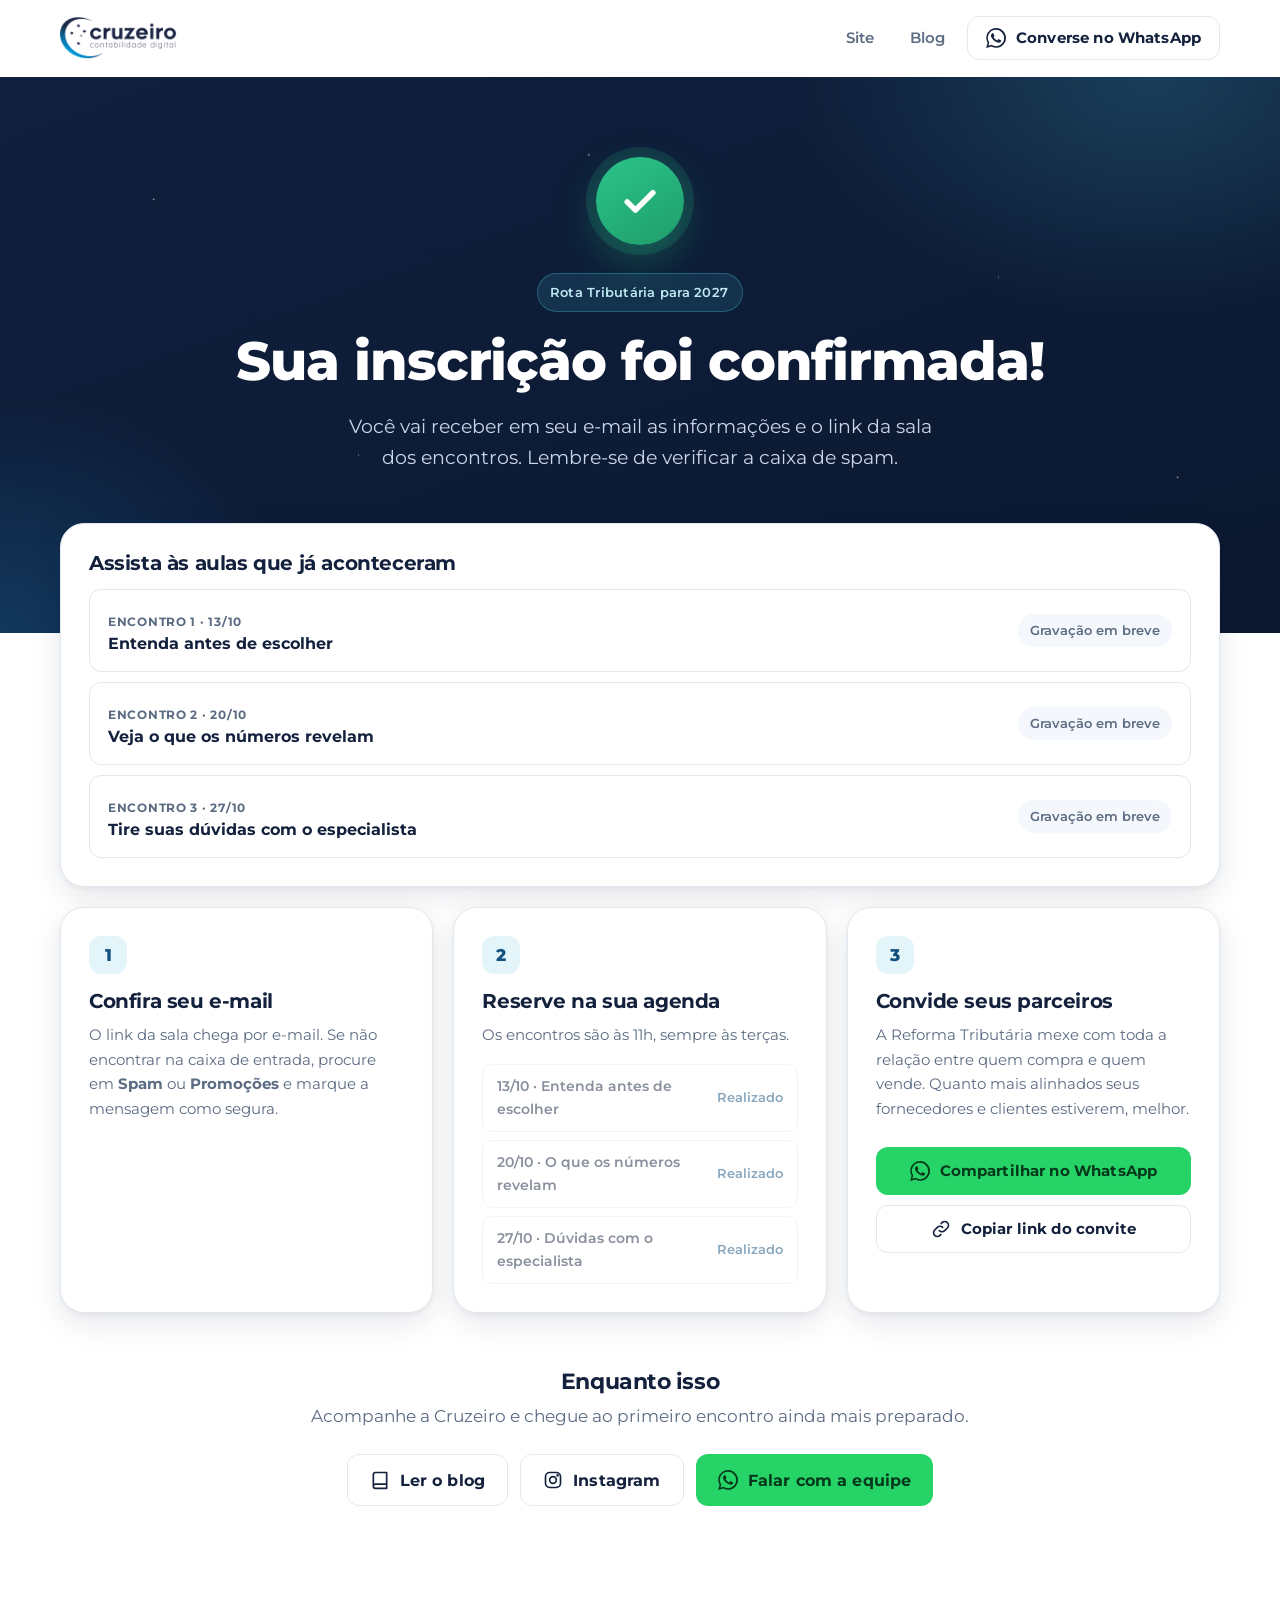
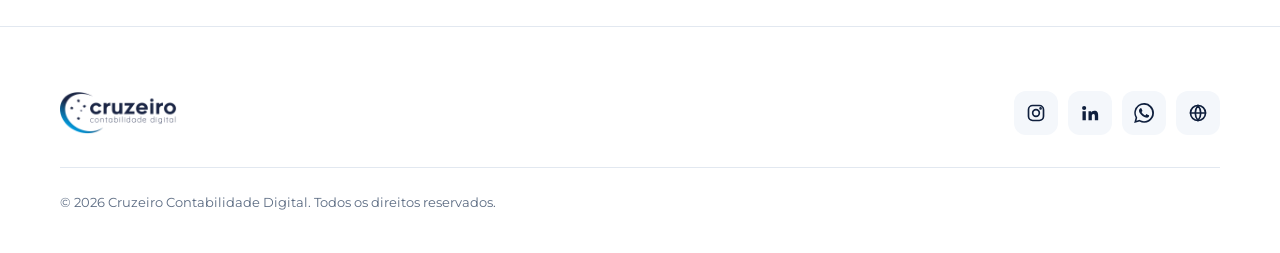
==== commit d580ab65: "Aulas passadas levam ao cadastro; gravação só na página de obrigado Co-Authored-By: Claude Opus 5.5 " ====
--- a/obrigado.html
+++ b/obrigado.html
@@ -10,10 +10,10 @@
   <link rel="preconnect" href="https://fonts.googleapis.com">
   <link rel="preconnect" href="https://fonts.gstatic.com" crossorigin>
   <link href="https://fonts.googleapis.com/css2?family=Montserrat:wght@400;500;600;700;800&display=swap" rel="stylesheet">
-  <link rel="stylesheet" href="assets/css/styles.css">
+  <link rel="stylesheet" href="assets/css/styles.css?v=20261016b">
 
   <!-- Google Tag Manager + eventos (ID do contêiner em assets/js/tracking.js) -->
-  <script src="assets/js/tracking.js"></script>
+  <script src="assets/js/tracking.js?v=20261016b"></script>
 
   <!-- Meta Pixel -->
   <script>
@@ -31,9 +31,8 @@
   <noscript><img height="1" width="1" style="display:none" alt="" src="https://www.facebook.com/tr?id=1113165961095884&ev=PageView&noscript=1"></noscript>
 </head>
 <body>
-  <!-- Google Tag Manager (noscript) — descomente e troque GTM-XXXXXXX pelo ID do contêiner
-  <noscript><iframe src="https://www.googletagmanager.com/ns.html?id=GTM-XXXXXXX" height="0" width="0" style="display:none;visibility:hidden"></iframe></noscript>
-  -->
+  <!-- Google Tag Manager (noscript) -->
+  <noscript><iframe src="https://www.googletagmanager.com/ns.html?id=GTM-MWCSDTBQ" height="0" width="0" style="display:none;visibility:hidden"></iframe></noscript>
 
   <svg width="0" height="0" style="position:absolute" aria-hidden="true">
     <symbol id="i-whats" viewBox="0 0 24 24" fill="currentColor"><path d="M17.5 14.4c-.3-.1-1.8-.9-2-1-.3-.1-.5-.1-.7.1-.2.3-.8 1-.9 1.2-.2.2-.3.2-.6.1-.3-.1-1.3-.5-2.4-1.5-.9-.8-1.5-1.8-1.7-2.1-.2-.3 0-.5.1-.6l.4-.5c.1-.2.2-.3.3-.5.1-.2 0-.4 0-.5l-.9-2.2c-.2-.6-.5-.5-.7-.5h-.6c-.2 0-.5.1-.8.4-.3.3-1 1-1 2.5s1.1 2.9 1.2 3.1c.1.2 2.1 3.2 5.1 4.5.7.3 1.3.5 1.7.6.7.2 1.4.2 1.9.1.6-.1 1.8-.7 2-1.4.2-.7.2-1.3.2-1.4-.1-.2-.3-.3-.6-.4zM12 21.8c-1.8 0-3.5-.5-5-1.4l-.4-.2-3.7 1 1-3.6-.2-.4A9.8 9.8 0 0 1 12 2.2a9.8 9.8 0 0 1 9.8 9.8c0 5.4-4.4 9.8-9.8 9.8zM20.5 3.5A11.8 11.8 0 0 0 1.9 17.7L.2 24l6.4-1.7A11.8 11.8 0 0 0 24 12c0-3.2-1.2-6.2-3.5-8.5z"/></symbol>
@@ -134,6 +133,6 @@
     </div>
   </footer>
 
-  <script src="assets/js/main.js"></script>
+  <script src="assets/js/main.js?v=20261016b"></script>
 </body>
 </html>
--- a/assets/css/styles.css
+++ b/assets/css/styles.css
@@ -318,6 +318,11 @@
   width: 22px; height: 22px; margin: 0; flex: none;
   accent-color: var(--blue-600); cursor: pointer;
 }
+.form-error {
+  margin: -6px 0 16px; padding: 12px 14px; border-radius: 10px;
+  background: var(--danger-100); color: #a3242f; font-size: 14px; font-weight: 600; line-height: 1.45;
+}
+.form-error[hidden] { display: none; }
 .form-note {
   display: flex; align-items: center; justify-content: center; gap: 8px;
   margin-top: 12px; font-size: 13px; color: var(--muted);
@@ -428,8 +433,17 @@
 .badge-next { background: var(--sky-100); color: var(--blue-600); }
 .badge-done { background: #eef1f5; color: var(--muted); }
 .step.is-next { border-color: var(--sky-400); box-shadow: 0 0 0 4px rgba(68, 186, 212, .14), var(--shadow); }
-.step.is-done { opacity: .72; }
+.step.is-done > :not(.step-recording) { opacity: .72; }
 .step.is-done .step-date { background: #8796ac; }
+.badge-recorded { background: #fdecec; color: #c4302b; }
+.step.has-recording { border-color: #f3c9c7; }
+.step-recording { margin-top: auto; }
+.step.has-recording p:last-of-type { margin-bottom: 20px; }
+
+.step-recording { line-height: 1.3; }
+.step-recording span { text-align: left; }
+.btn-youtube { background: #ff0000; color: #fff; box-shadow: 0 8px 20px rgba(255, 0, 0, .22); }
+.btn-youtube:hover { background: #e00000; }
 
 .timeline-cta { display: flex; justify-content: center; margin-top: 32px; }
 .timeline-cta .btn { width: 100%; }
@@ -615,6 +629,23 @@
 .cal-list a:hover { border-color: var(--blue-600); background: var(--sky-100); }
 .cal-list a span { color: var(--blue-600); font-size: 13px; white-space: nowrap; }
 .cal-list a.is-done { pointer-events: none; opacity: .5; }
+.cal-list a.is-recording { border-color: #f3c9c7; }
+.cal-list a.is-recording span { color: #c4302b; font-weight: 700; }
+
+.recordings {
+  background: #fff; border: 1px solid var(--line); border-radius: var(--radius-lg);
+  padding: 22px 20px; box-shadow: var(--shadow); margin-bottom: 16px;
+}
+.recordings h2 { font-size: 19px; font-weight: 700; margin-bottom: 14px; }
+.recordings ul { list-style: none; margin: 0; padding: 0; display: grid; gap: 10px; }
+.recordings li {
+  display: flex; flex-wrap: wrap; align-items: center; justify-content: space-between; gap: 12px;
+  padding: 14px; border: 1px solid var(--line); border-radius: 12px;
+}
+.recordings li strong { display: block; font-size: 16px; line-height: 1.3; }
+.rec-num { font-size: 12px; font-weight: 700; letter-spacing: .06em; text-transform: uppercase; color: var(--muted); }
+.rec-soon { font-size: 13px; font-weight: 600; color: var(--muted); background: var(--bg-soft); padding: 6px 12px; border-radius: 999px; }
+.recordings .btn { min-height: 46px; font-size: 15px; padding: 10px 16px; width: 100%; }
 
 .meanwhile { margin-top: 44px; text-align: center; }
 .meanwhile h2 { font-size: 20px; font-weight: 700; margin-bottom: 8px; }
@@ -629,6 +660,10 @@
   .thanks-body { margin-top: -110px; }
   .next-steps { max-width: 600px; margin: 0 auto; gap: 20px; }
   .next-steps > li { padding: 28px; }
+  .recordings { max-width: 600px; margin: 0 auto 20px; padding: 28px; }
+  .recordings h2 { font-size: 20px; }
+  .recordings li { padding: 16px 18px; flex-wrap: nowrap; }
+  .recordings .btn { width: auto; flex: none; }
   .next-steps h2 { font-size: 20px; margin-bottom: 10px; }
   .meanwhile { margin-top: 56px; }
   .meanwhile h2 { font-size: 22px; }
@@ -637,4 +672,5 @@
 }
 @media (min-width: 1024px) {
   .next-steps { grid-template-columns: repeat(3, 1fr); max-width: none; }
-}
+  .recordings { max-width: none; }
+}
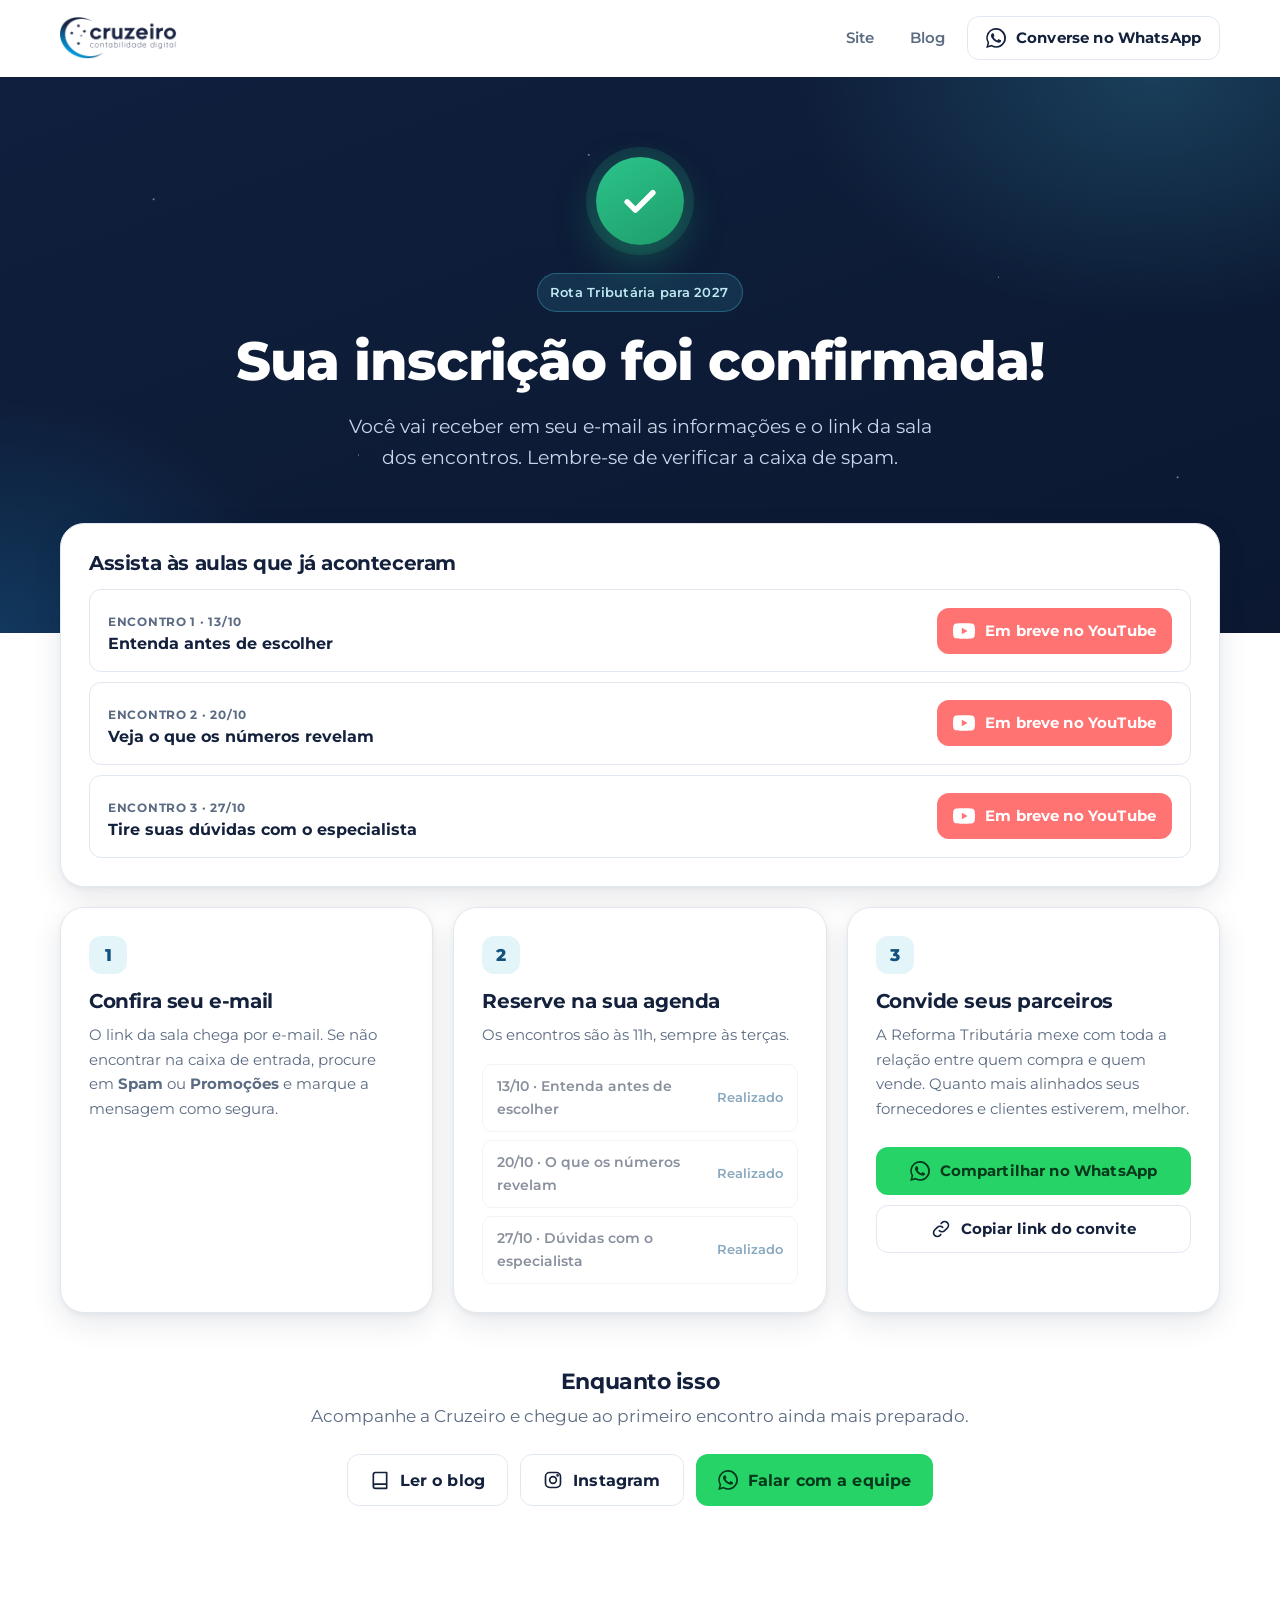
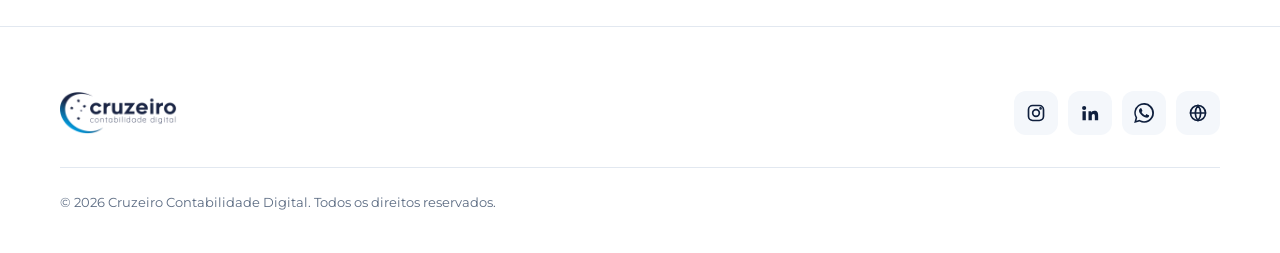
==== commit cd68d800: "Botão vermelho do YouTube nas gravações da página de obrigado Co-Authored-By: Claude Opus 5.5 <norep" ====
--- a/obrigado.html
+++ b/obrigado.html
@@ -10,10 +10,10 @@
   <link rel="preconnect" href="https://fonts.googleapis.com">
   <link rel="preconnect" href="https://fonts.gstatic.com" crossorigin>
   <link href="https://fonts.googleapis.com/css2?family=Montserrat:wght@400;500;600;700;800&display=swap" rel="stylesheet">
-  <link rel="stylesheet" href="assets/css/styles.css?v=20261016b">
+  <link rel="stylesheet" href="assets/css/styles.css?v=20261016c">
 
   <!-- Google Tag Manager + eventos (ID do contêiner em assets/js/tracking.js) -->
-  <script src="assets/js/tracking.js?v=20261016b"></script>
+  <script src="assets/js/tracking.js?v=20261016c"></script>
 
   <!-- Meta Pixel -->
   <script>
@@ -133,6 +133,6 @@
     </div>
   </footer>
 
-  <script src="assets/js/main.js?v=20261016b"></script>
+  <script src="assets/js/main.js?v=20261016c"></script>
 </body>
 </html>
--- a/assets/css/styles.css
+++ b/assets/css/styles.css
@@ -644,7 +644,9 @@
 }
 .recordings li strong { display: block; font-size: 16px; line-height: 1.3; }
 .rec-num { font-size: 12px; font-weight: 700; letter-spacing: .06em; text-transform: uppercase; color: var(--muted); }
-.rec-soon { font-size: 13px; font-weight: 600; color: var(--muted); background: var(--bg-soft); padding: 6px 12px; border-radius: 999px; }
+.recordings .btn-youtube svg { width: 22px; height: 22px; }
+.rec-soon { opacity: .55; cursor: default; box-shadow: none; }
+.rec-soon:hover { background: #ff0000; transform: none; }
 .recordings .btn { min-height: 46px; font-size: 15px; padding: 10px 16px; width: 100%; }
 
 .meanwhile { margin-top: 44px; text-align: center; }
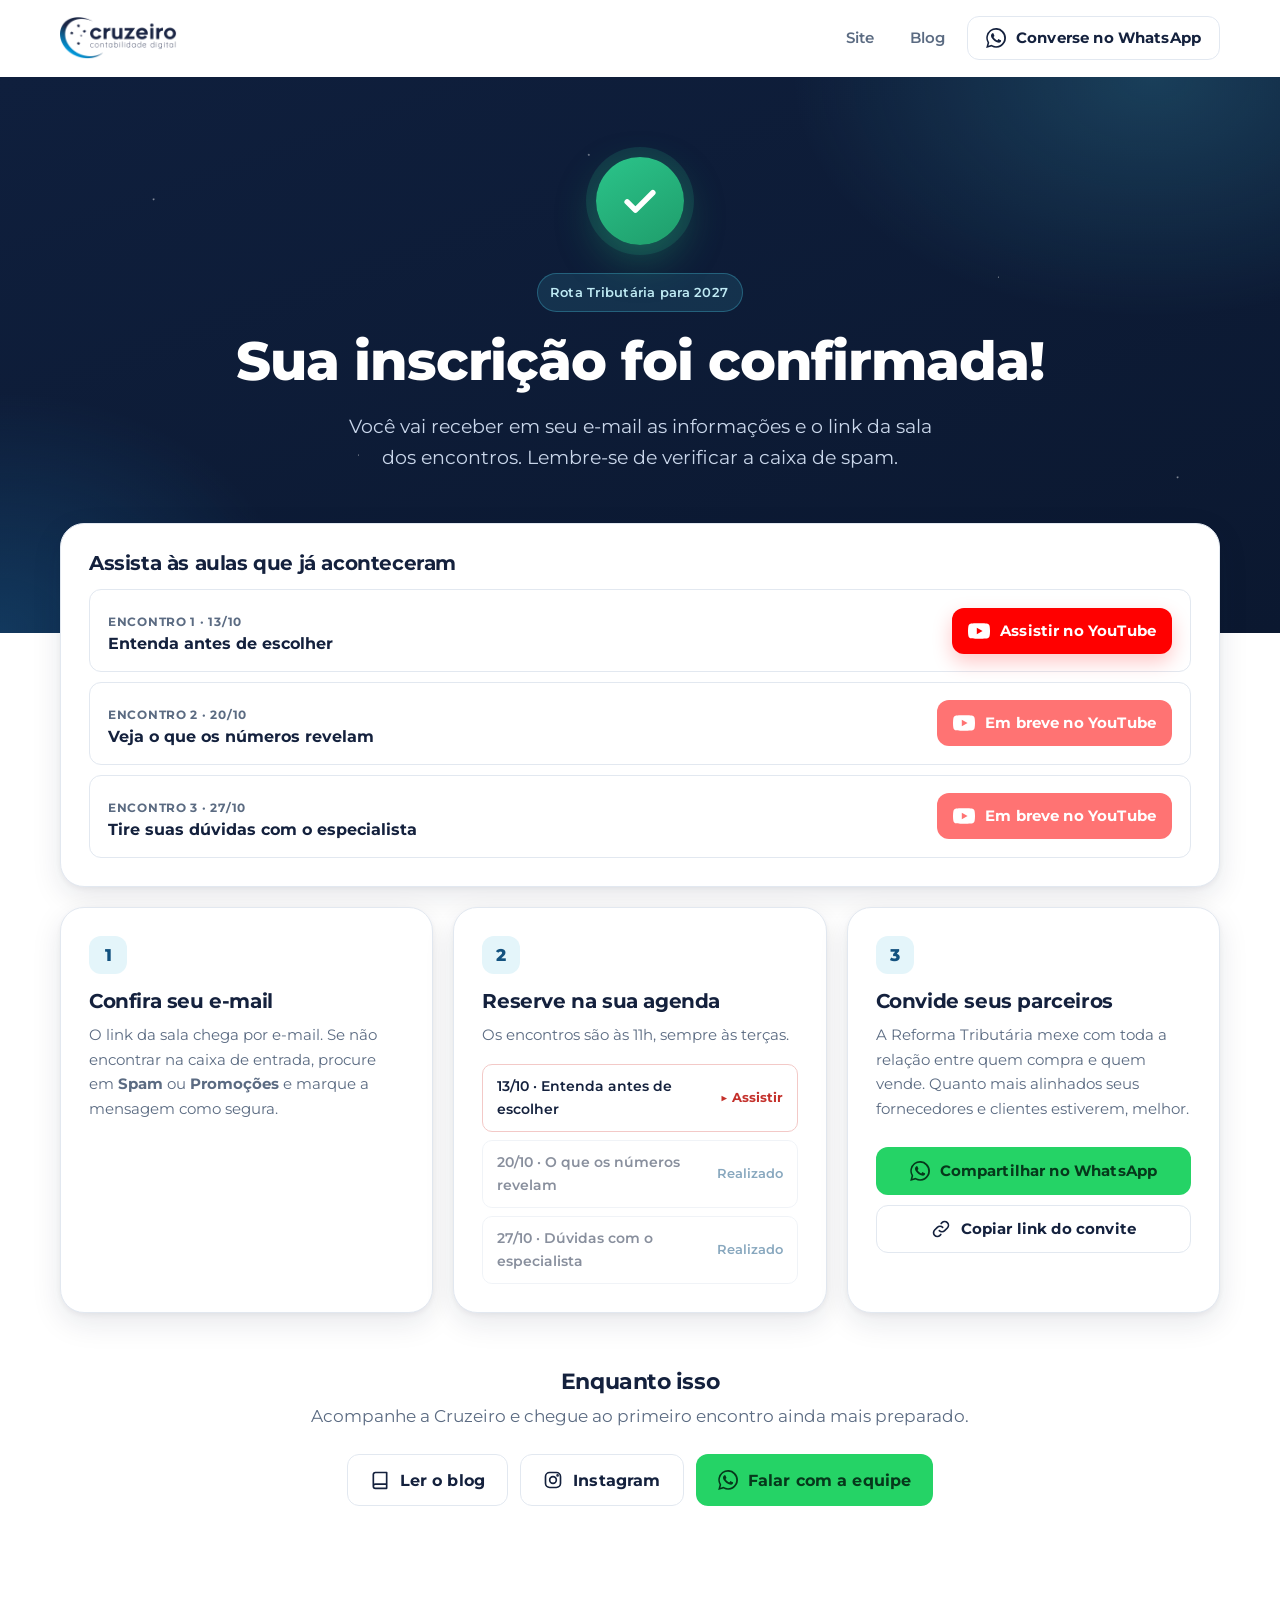
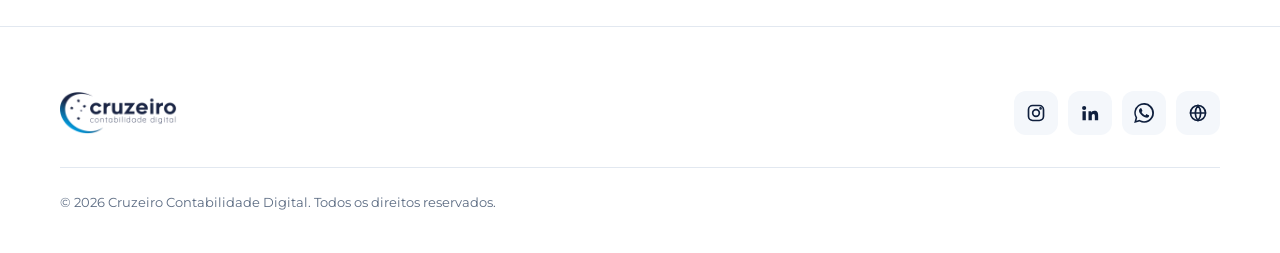
==== commit 09ce0fb6: "Link do YouTube da gravação do Encontro 1 Co-Authored-By: Claude Opus 5.5 <noreply@anthropic.com>" ====
--- a/obrigado.html
+++ b/obrigado.html
@@ -10,10 +10,10 @@
   <link rel="preconnect" href="https://fonts.googleapis.com">
   <link rel="preconnect" href="https://fonts.gstatic.com" crossorigin>
   <link href="https://fonts.googleapis.com/css2?family=Montserrat:wght@400;500;600;700;800&display=swap" rel="stylesheet">
-  <link rel="stylesheet" href="assets/css/styles.css?v=20261016c">
+  <link rel="stylesheet" href="assets/css/styles.css?v=20261020">
 
   <!-- Google Tag Manager + eventos (ID do contêiner em assets/js/tracking.js) -->
-  <script src="assets/js/tracking.js?v=20261016c"></script>
+  <script src="assets/js/tracking.js?v=20261020"></script>
 
   <!-- Meta Pixel -->
   <script>
@@ -133,6 +133,6 @@
     </div>
   </footer>
 
-  <script src="assets/js/main.js?v=20261016c"></script>
+  <script src="assets/js/main.js?v=20261020"></script>
 </body>
 </html>
